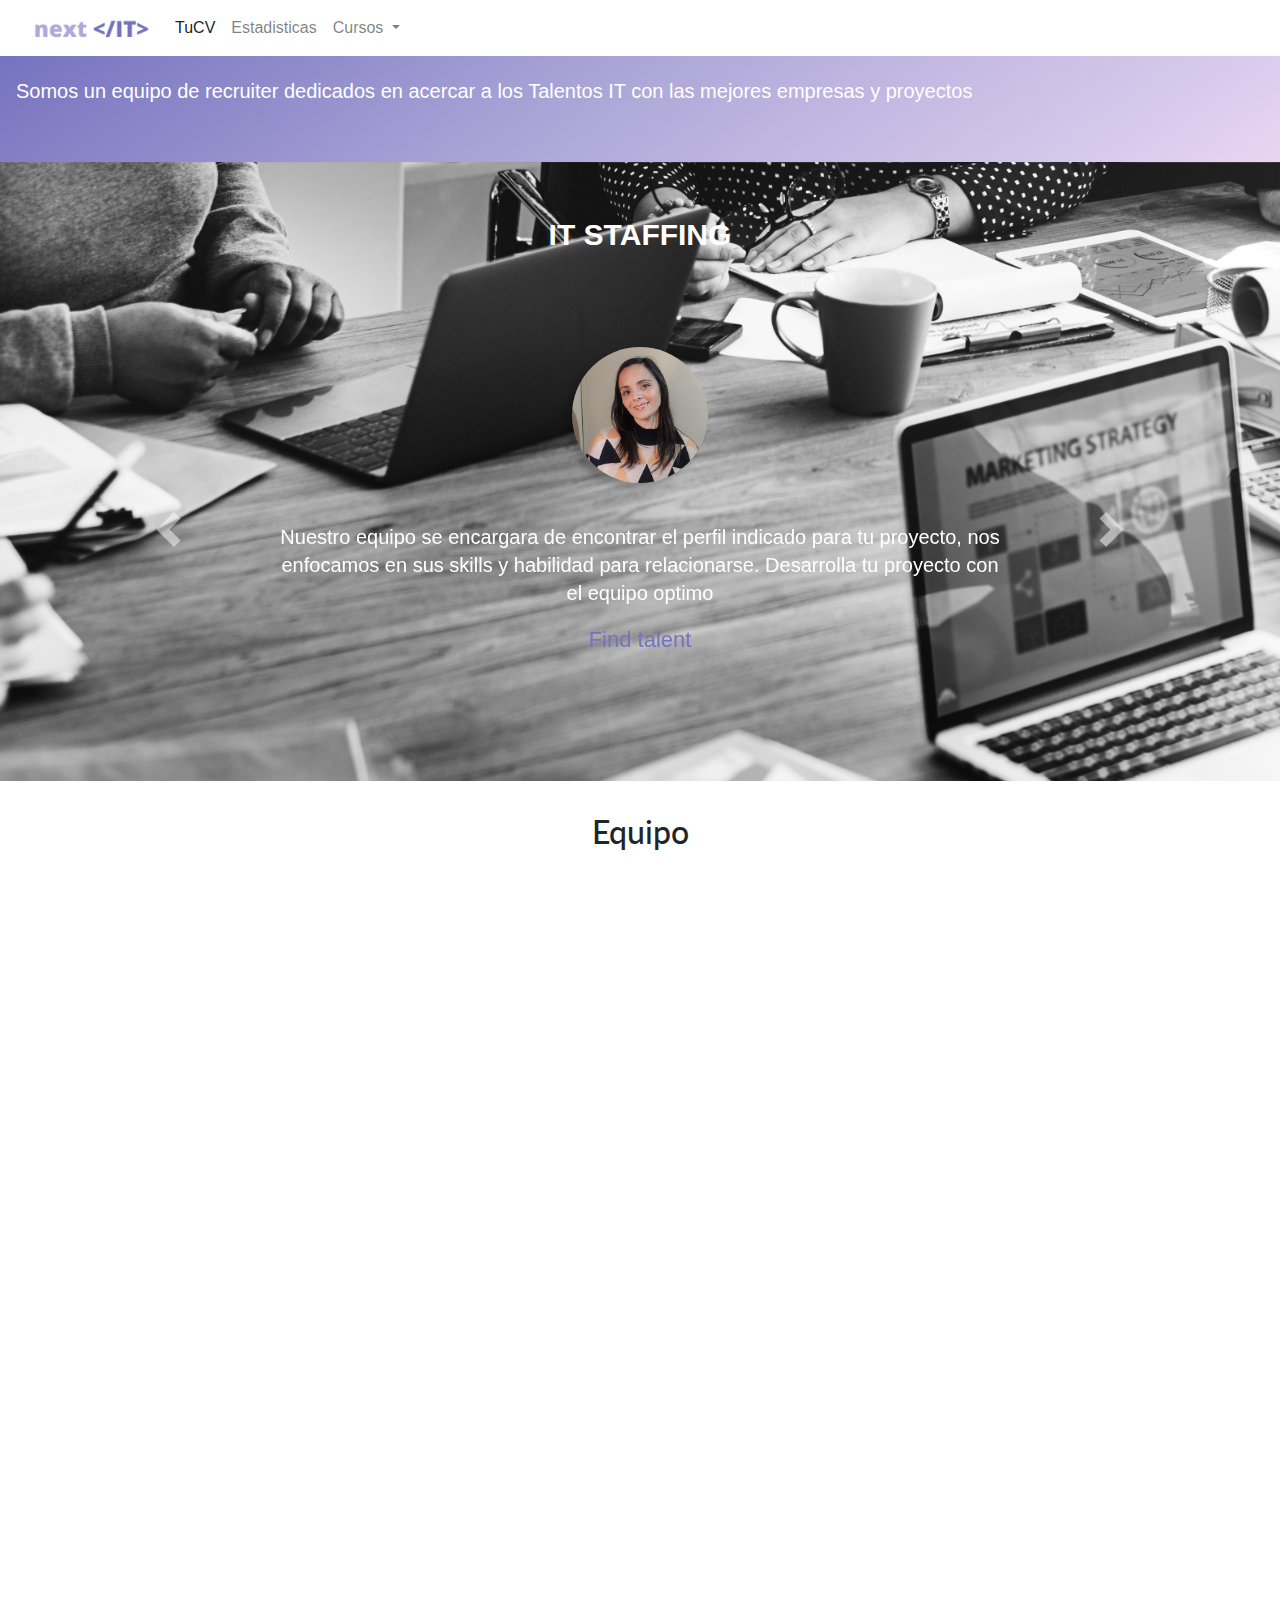
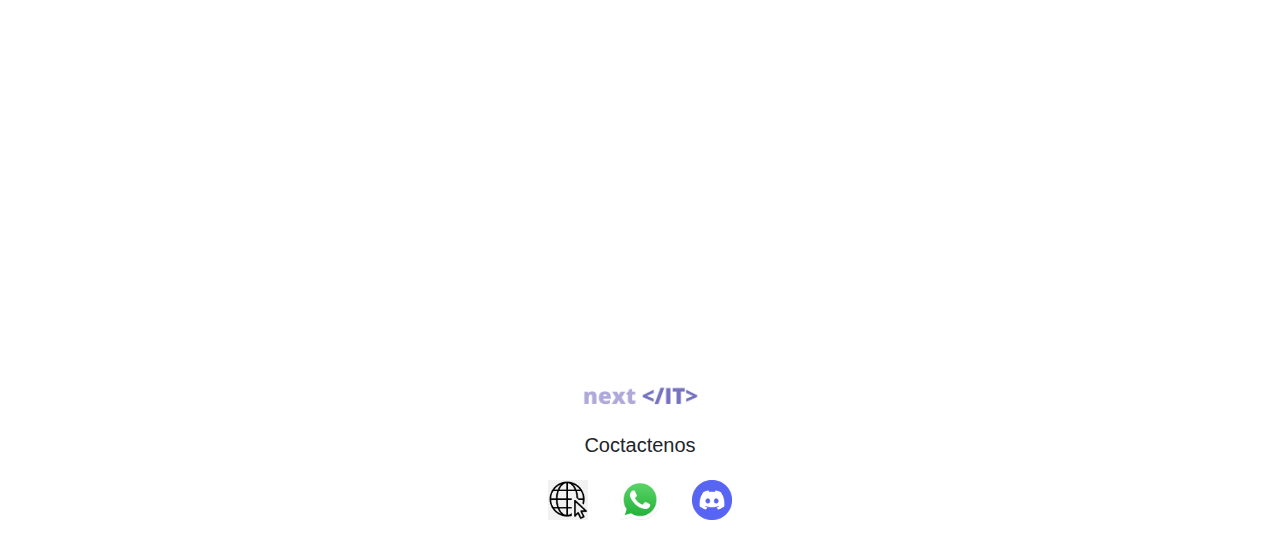
==== index.html @ 5a8e51d5 "1er commit Entrega Final" ====
<!DOCTYPE html>
<html lang="en">
<head>
    <meta charset="UTF-8">
    <meta http-equiv="X-UA-Compatible" content="IE=edge">
    <meta name="viewport" content="width=device-width, initial-scale=1.0">
    <!-- SEO -->
    <meta name="description" content="Trabajos IT busqueda Recruiting de talentos">
    <meta name="keywords" content="java developer, java jr, jr programacion, programacion sueldo en dolares, trabajo remoto, freelance">
    <title>Home|Next-IT</title>
    <link rel="shortcut icon" href="./Img/Fav.jpg">
    <link rel="stylesheet" href="./Css/main.css">
    <!-- Fonts -->
    <link rel="preconnect" href="https://fonts.gstatic.com" crossorigin>
    <link href="https://fonts.googleapis.com/css2?family=Cabin&display=swap" rel="stylesheet">
            <!-- Bootstrap core CSS -->
    <link href="../Css/bootstrap.min.css" rel="stylesheet">
        <!-- Link a Bootstrap -->
    <link href="https://cdn.jsdelivr.net/npm/bootstrap@5.1.3/dist/css/bootstrap.min.css" rel="stylesheet" integrity="sha384-1BmE4kWBq78iYhFldvKuhfTAU6auU8tT94WrHftjDbrCEXSU1oBoqyl2QvZ6jIW3" crossorigin="anonymous">
    <link rel="preconnect" href="https://fonts.gstatic.com" crossorigin>
    <link rel="stylesheet" href="https://maxcdn.bootstrapcdn.com/bootstrap/4.1.3/css/bootstrap.min.css">
    <!-- Animaciones Footer -->
    <link rel="stylesheet" href="https://cdnjs.cloudflare.com/ajax/libs/animate.css/4.1.1/animate.min.css"/>
    <link href="https://unpkg.com/aos@2.3.1/dist/aos.css" rel="stylesheet">
</head>

<body>
  
  <!-- Comienzo del encabezado -->
  <header class="header">
    <nav class="navbar navbar-expand-lg navbar-light">
      <div class="container-fluid">
        <a class="navbar-brand" href="./index.html">
          <img src="./Img/next IT.png" alt="talent IT">
        </a>
        <button class="navbar-toggler" type="button" data-bs-toggle="collapse" data-bs-target="#navbarNavDropdown" aria-controls="navbarNavDropdown" aria-expanded="false" aria-label="Toggle navigation">
          <span class="navbar-toggler-icon"></span>
        </button>
        <div class="collapse navbar-collapse" id="navbarNavDropdown">
          <ul class="navbar-nav">
            <li class="nav-item">
              <a class="nav-link active" aria-current="page" href="./Page/tucv.html">TuCV</a>
            </li>
            <li class="nav-item">
              <a class="nav-link" href="./Page/estadisticas.html">Estadisticas</a>
            </li>                  
            <li class="nav-item dropdown">
              <a class="nav-link dropdown-toggle" href="#" id="navbarDropdownMenuLink" role="button" data-bs-toggle="dropdown" aria-expanded="false">
                Cursos
              </a>
              <ul class="dropdown-menu" aria-labelledby="navbarDropdownMenuLink">
                <li><a class="dropdown-item" href="./Page/gratis.html">Gratis</a></li>
                <li><a class="dropdown-item" href="./Page/recomendados.html">Recomendados</a></li>                     
              </ul>
            </li>
          </ul>
        </div>
      </div>
    </nav>
  </header><!-- Fin del encabezado -->     

<!-- comienza el cuerpo de la pag -->
  <section>
    <div class="centro">
      <div class="nosotros">  
        <p>Somos un equipo de recruiter dedicados en acercar a los Talentos IT con las mejores empresas y proyectos</p>
      </div>    
      <div class="testimonial text-center">
        <div class="container">

            <div class="heading white-heading">
                it staffing
            </div>
            <div id="testimonial4" class="carousel slide testimonial4_indicators testimonial4_control_button thumb_scroll_x swipe_x" data-ride="carousel" data-pause="hover" data-interval="5000" data-duration="2000">
             
                <div class="carousel-inner" role="listbox">
                    <div class="carousel-item active">
                        <div class="testimonial4_slide">
                            <img src="./Img/Persona2.jfif" class="img-circle img-responsive" />
                            <p>Nuestro equipo se encargara de encontrar el perfil indicado para tu proyecto, nos enfocamos en sus skills y habilidad para relacionarse. Desarrolla tu proyecto con el equipo optimo</p>
                            <h4 href="./Page/solution.html" type="button" target="_blank" class="animate__animated animate__heartBeat animate__delay-1s">Find talent</h4>
                        </div>
                    </div>
                    <div class="carousel-item">
                        <div class="testimonial4_slide">
                            <img src="./Img/Persona1.jfif" class="img-circle img-responsive" /><p>Tenemos las mejores busquedas para que puedas desarrollarte, te ayudamos a mejorar tus habilidades, Cv y linkedin. Preparate para entrevistas internacionales y encuentra tu próximo empleo</p>
                            <h4 href="./Page/found.html" type="button" target="_blank" class="animate__animated animate__heartBeat animate__delay-1s">Find work</h4>
                        </div>
                    </div>
                </div>
                <a class="carousel-control-prev" href="#testimonial4" data-slide="prev">
                    <span class="carousel-control-prev-icon"></span>
                </a>
                <a class="carousel-control-next" href="#testimonial4" data-slide="next">
                    <span class="carousel-control-next-icon"></span>
                </a>
            </div>
        </div>
      </div>
    </div>
  </section>
<!-- Cards del equipo -->
<section class="cards">
  <h2>Equipo</h2>
  <div data-aos="flip-left">
    <div class="sobre__mi">
      <div class="sobre__mi__body">
        <p>I am a Recruiting & Talent Acquisition Professional, passionate about working with people, contributing to their development and helping companies find the best talent</p>
        <i class="fas fa-quote-right"></i>
      </div>
      <div class="recruiter">
        <img src="./Img/Persona2.jfif" alt="recruiter"/>
        <h3>Daniela Arrascaeta</h3>
        <a href="https://www.linkedin.com/in/daniela-arrascaeta/" type="button" target="_blank">
          <h4>Go Linkedin</h4>
        </a>
      </div>
    </div>
  </div>
  <div data-aos="flip-right">
    <div class="sobre__mi">
      <div class="sobre__mi__body">
        <p>I am a counselor, passionate about enhancing people's skills, contributing to their development and helping them find their dream job</p>
        <i class="fas fa__quote__right"></i>
      </div>
      <div class="recruiter">
        <img src="./Img/Persona1.jfif" alt="recruiter" />
        <h3>Estefanía Focaraccio</h3>
        <a href="https://www.linkedin.com/in/estefania-focaraccio-70a73333/" type="button" target="_blank">
         <h4>Go Linkedin</h4>
        </a>
      </div>
    </div>
  </div>
</section>
<!-- Fin de tarjetas de Equipo -->
<!-- fin del cuerpo de la página -->
 
<footer class="footer"><!-- Comienzo del pie de página -->
  <div class="footer__logo">
      <img src="./Img/next IT.png" alt="talent IT">
  </div>
   
  <section class="footer__contacto">
    <div>
      <h5>Coctactenos<h5>
    </div>  
    <div>
      <a class="animate__animated animate__heartBeat" href=".//Page/contactenos.html"></a>
      <a href="https://api.whatsapp.com/send?phone=5491134408993"></a><!-- whatsapp -->
      <a href="Anenro#4282"></a>
    </div>
  </section>
</footer><!-- Fin de pie -->
<!-- JavaScrip para Bootstrap -->
<script src="https://cdn.jsdelivr.net/npm/bootstrap@5.1.3/dist/js/bootstrap.bundle.min.js" integrity="sha384-ka7Sk0Gln4gmtz2MlQnikT1wXgYsOg+OMhuP+IlRH9sENBO0LRn5q+8nbTov4+1p" crossorigin="anonymous"></script>
<!-- JS carousel -->
<script src="https://ajax.googleapis.com/ajax/libs/jquery/3.3.1/jquery.min.js"></script>
<script src="https://maxcdn.bootstrapcdn.com/bootstrap/4.1.3/js/bootstrap.min.js"></script>
<!-- JS animaciones -->
<script src="https://unpkg.com/aos@2.3.1/dist/aos.js"></script>
<script>
  AOS.init();
</script>
</body>
</html>
---- Css/main.css ----
@import url("https://fonts.googleapis.com/css?family=Lato");
* {
  margin: 0;
  padding: 0;
  -webkit-box-sizing: 0;
          box-sizing: 0;
}

.footer .footer__contacto a:nth-child(1), .footer .footer__contacto a:nth-child(2), .footer .footer__contacto a:nth-child(3) {
  background-size: contain;
  background-repeat: no-repeat;
  padding: 1.25rem;
  margin: 1rem;
}

.footer, .footer .footer__contacto {
  display: -webkit-box;
  display: -ms-flexbox;
  display: flex;
  -webkit-box-orient: vertical;
  -webkit-box-direction: normal;
      -ms-flex-direction: column;
          flex-direction: column;
  -webkit-box-align: center;
      -ms-flex-align: center;
          align-items: center;
}

/* Seguir Mixin a los botones del formulario */
.boton {
  width: 200px;
  height: 45px;
  background-color: #7573BF;
  border: 1px solid #7573BF;
  border-radius: 1.25rem;
  text-align: center;
  color: #ffff;
  margin: 5px;
  font-family: "Cabin", sans-serif;
  font-size: 1.25rem;
  text-decoration: none;
  vertical-align: middle;
  padding: 0.375rem 0.75rem;
}

.nosotros {
  background: linear-gradient(325deg, #e7d5f2 0%, #afa9d9 52%, #7573bf 100%);
  color: #ffff;
  padding: 1.25rem 1rem 2.5rem;
  font-size: 1.25rem;
}

img {
  width: 7.5rem;
}

.footer .footer__logo {
  padding: 1rem;
}

.footer div h5 {
  padding: 0.5rem;
}

.footer .footer__contacto a:nth-child(1) {
  background-image: url(../Img/Web-logo.png);
}

.footer .footer__contacto a:nth-child(2) {
  background-image: url(../Img/whatsapp-logo.png);
}

.footer .footer__contacto a:nth-child(3) {
  background-image: url(../Img/Discord.png);
}

/* comienzo de carousel */
.heading {
  text-align: center;
  color: #454343;
  font-size: 30px;
  font-weight: 700;
  position: relative;
  margin-bottom: 70px;
  text-transform: uppercase;
  z-index: 999;
}

.white-heading {
  color: #ffffff;
}

.heading:after {
  content: ' ';
  position: absolute;
  top: 100%;
  left: 50%;
  height: 40px;
  width: 180px;
  border-radius: 4px;
  -webkit-transform: translateX(-50%);
          transform: translateX(-50%);
  background: url(img/heading-line.png);
  background-repeat: no-repeat;
  background-position: center;
}

.white-heading:after {
  background: url(https://i.ibb.co/d7tSD1R/heading-line-white.png);
  background-repeat: no-repeat;
  background-position: center;
}

.heading span {
  font-size: 18px;
  display: block;
  font-weight: 500;
}

.white-heading span {
  color: #ffffff;
}

/*-----Testimonial-------*/
.testimonial:after {
  position: absolute;
  top: -0 !important;
  left: 0;
  content: " ";
  background: url(img/testimonial.bg-top.png);
  background-size: 100% 100px;
  width: 100%;
  height: 100px;
  float: left;
  z-index: 99;
}

.testimonial {
  min-height: 375px;
  position: relative;
  background: url(../Img/fondocarrusel.jpg);
  padding-top: 50px;
  padding-bottom: 50px;
  background-position: center;
  background-size: cover;
}

#testimonial4 .carousel-inner:hover {
  cursor: -webkit-grab;
}

#testimonial4 .carousel-inner:active {
  cursor: -webkit-grabbing;
}

#testimonial4 .carousel-inner .item {
  overflow: hidden;
}

.testimonial4_indicators .carousel-indicators {
  left: 0;
  margin: 0;
  width: 100%;
  font-size: 0;
  height: 20px;
  bottom: 15px;
  padding: 0 5px;
  cursor: e-resize;
  overflow-x: auto;
  overflow-y: hidden;
  position: absolute;
  text-align: center;
  white-space: nowrap;
}

.testimonial4_indicators .carousel-indicators li {
  padding: 0;
  width: 14px;
  height: 14px;
  border: none;
  text-indent: 0;
  margin: 2px 3px;
  cursor: pointer;
  display: inline-block;
  background: #ffffff;
  border-radius: 100%;
}

.testimonial4_indicators .carousel-indicators .active {
  padding: 0;
  width: 14px;
  height: 14px;
  border: none;
  margin: 2px 3px;
  background-color: #9dd3af;
  border-radius: 100%;
}

.testimonial4_indicators .carousel-indicators::-webkit-scrollbar {
  height: 3px;
}

.testimonial4_indicators .carousel-indicators::-webkit-scrollbar-thumb {
  background: #eeeeee;
  border-radius: 0;
}

.testimonial4_control_button .carousel-control {
  top: 175px;
  opacity: 1;
  width: 40px;
  bottom: auto;
  height: 40px;
  font-size: 10px;
  cursor: pointer;
  font-weight: 700;
  overflow: hidden;
  line-height: 38px;
  text-shadow: none;
  text-align: center;
  position: absolute;
  background: transparent;
  border: 2px solid #ffffff;
  text-transform: uppercase;
  border-radius: 100%;
  -webkit-box-shadow: none;
  box-shadow: none;
  -webkit-transition: all 0.6s cubic-bezier(0.3, 1, 0, 1);
  transition: all 0.6s cubic-bezier(0.3, 1, 0, 1);
}

.testimonial4_control_button .carousel-control.left {
  left: 7%;
  top: 50%;
  right: auto;
}

.testimonial4_control_button .carousel-control.right {
  right: 7%;
  top: 50%;
  left: auto;
}

.testimonial4_control_button .carousel-control.left:hover,
.testimonial4_control_button .carousel-control.right:hover {
  color: #000;
  background: #fff;
  border: 2px solid #fff;
}

.testimonial4_slide {
  top: 0;
  left: 0;
  right: 0;
  bottom: 0;
  width: 70%;
  margin: auto;
  padding: 20px;
  position: relative;
  text-align: center;
}

.testimonial4_slide img {
  top: 0;
  left: 0;
  right: 0;
  width: 136px;
  height: 136px;
  margin: auto;
  display: block;
  color: #f2f2f2;
  font-size: 18px;
  line-height: 46px;
  text-align: center;
  position: relative;
  border-radius: 50%;
  box-shadow: -6px 6px 6px rgba(0, 0, 0, 0.23);
  -moz-box-shadow: -6px 6px 6px rgba(0, 0, 0, 0.23);
  -o-box-shadow: -6px 6px 6px rgba(0, 0, 0, 0.23);
  -webkit-box-shadow: -6px 6px 6px rgba(0, 0, 0, 0.23);
}

.testimonial4_slide p {
  color: #ffffff;
  font-size: 20px;
  line-height: 1.4;
  margin: 40px 0 20px 0;
}

.testimonial4_slide h4 {
  color: #7573BF;
  font-size: 22px;
}

.testimonial .carousel {
  padding-bottom: 50px;
}

.testimonial .carousel-control-next-icon, .testimonial .carousel-control-prev-icon {
  width: 35px;
  height: 35px;
}

/* ------Cierre de caruosel-------*/
.cards {
  margin-top: 2rem;
  font-family: 'Lato', sans-serif;
  display: -webkit-box;
  display: -ms-flexbox;
  display: flex;
  -webkit-box-orient: vertical;
  -webkit-box-direction: normal;
      -ms-flex-direction: column;
          flex-direction: column;
  -webkit-box-align: center;
      -ms-flex-align: center;
          align-items: center;
  gap: 1rem;
}

.sobre__mi {
  background-color: #fff;
  border-radius: 20px;
  -webkit-box-shadow: 0 10px 20px rgba(0, 0, 0, 0.19), 0 6px 6px rgba(0, 0, 0, 0.23);
          box-shadow: 0 10px 20px rgba(0, 0, 0, 0.19), 0 6px 6px rgba(0, 0, 0, 0.23);
  overflow: hidden;
  max-width: 100%;
  width: 400px;
}

.sobre__mi .sobre__mi__body {
  padding: 40px 40px 80px;
}

.sobre__mi .sobre__mi__body p {
  color: #555;
  font-size: 20px;
  line-height: 36px;
  margin: 0;
}

.sobre__mi .sobre__mi__body .fa__quote__right {
  color: #eee;
  font-size: 40px;
  float: right;
}

.recruiter {
  background-color: #686de0;
  color: #fff;
  padding: 40px;
  text-align: center;
}

.recruiter img {
  border-radius: 50%;
  border: 5px solid #fff;
  height: 120px;
  width: 120px;
  margin-top: -100px;
}

.recruiter h3 {
  margin: 10px 0;
  letter-spacing: 2px;
  text-transform: uppercase;
}

.recruiter h4 {
  color: #b3b5ef;
  margin: 0;
  letter-spacing: 1px;
}
/*# sourceMappingURL=main.css.map */
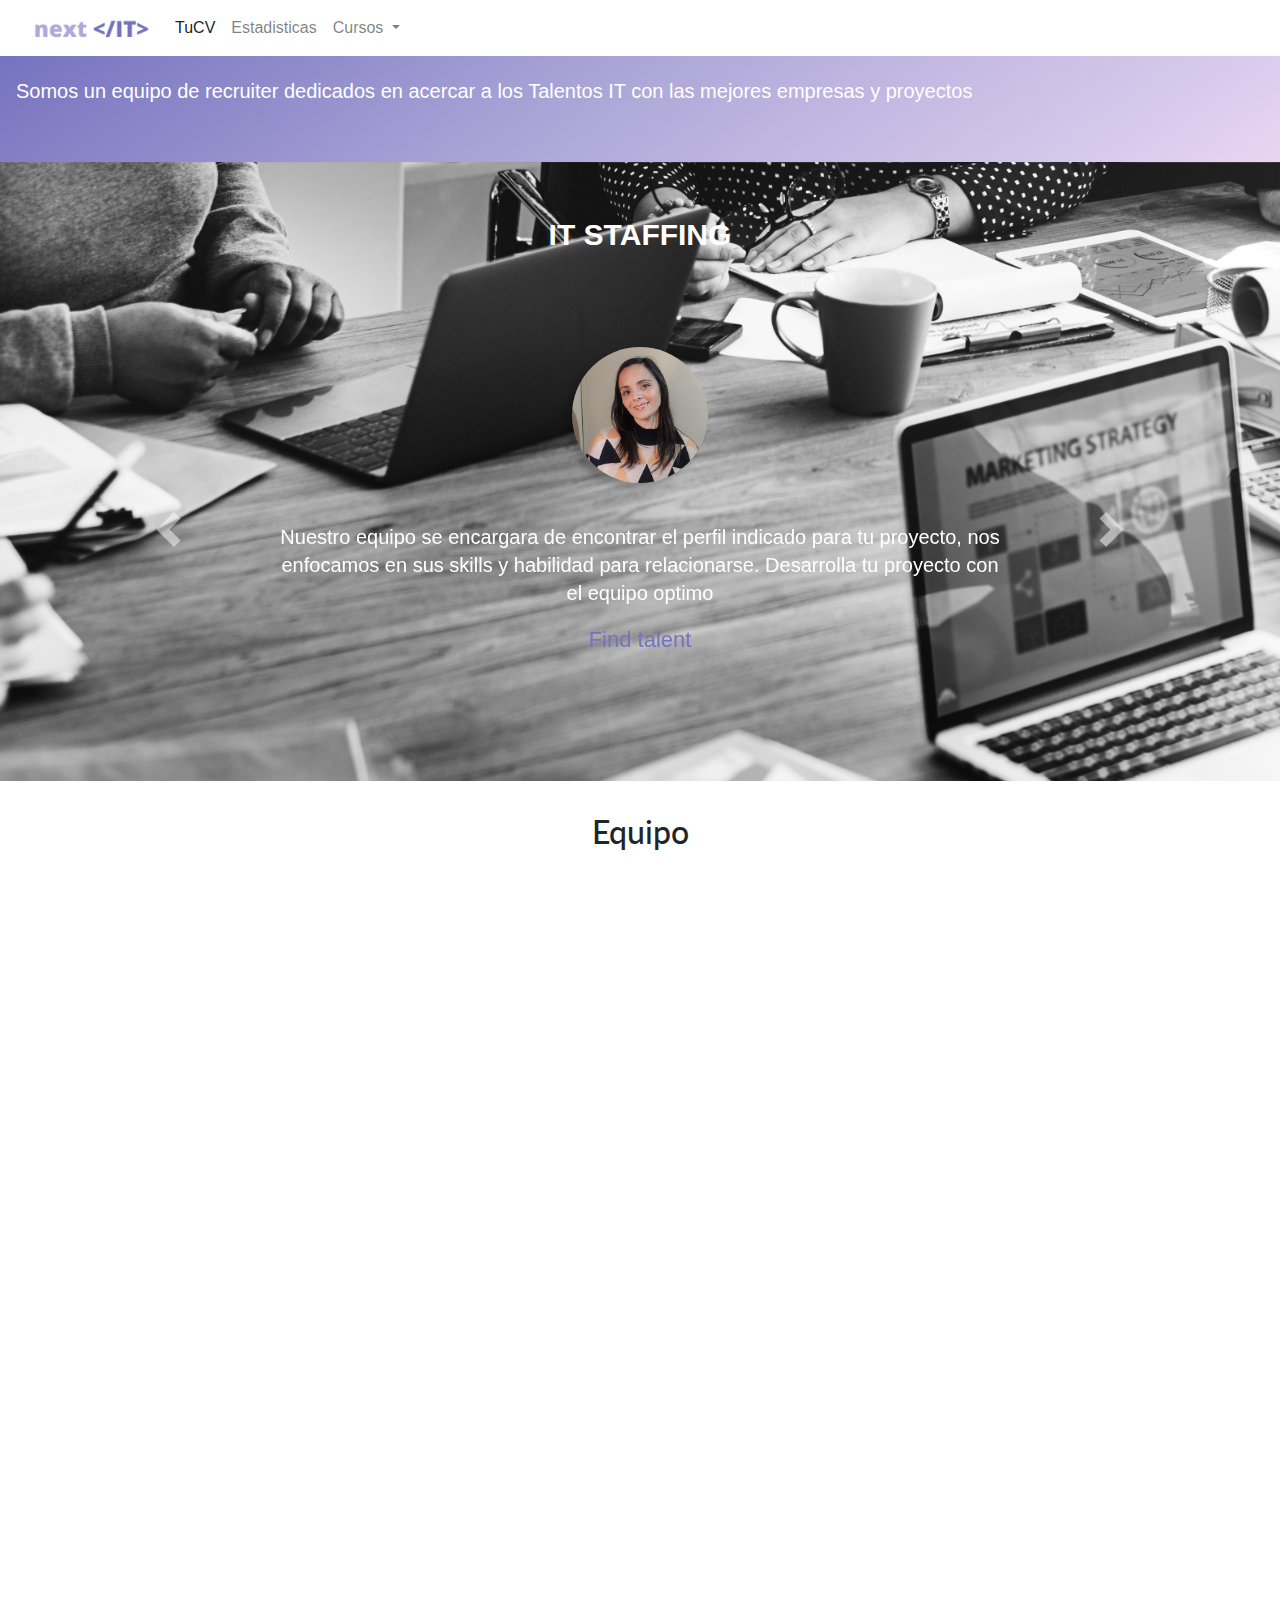
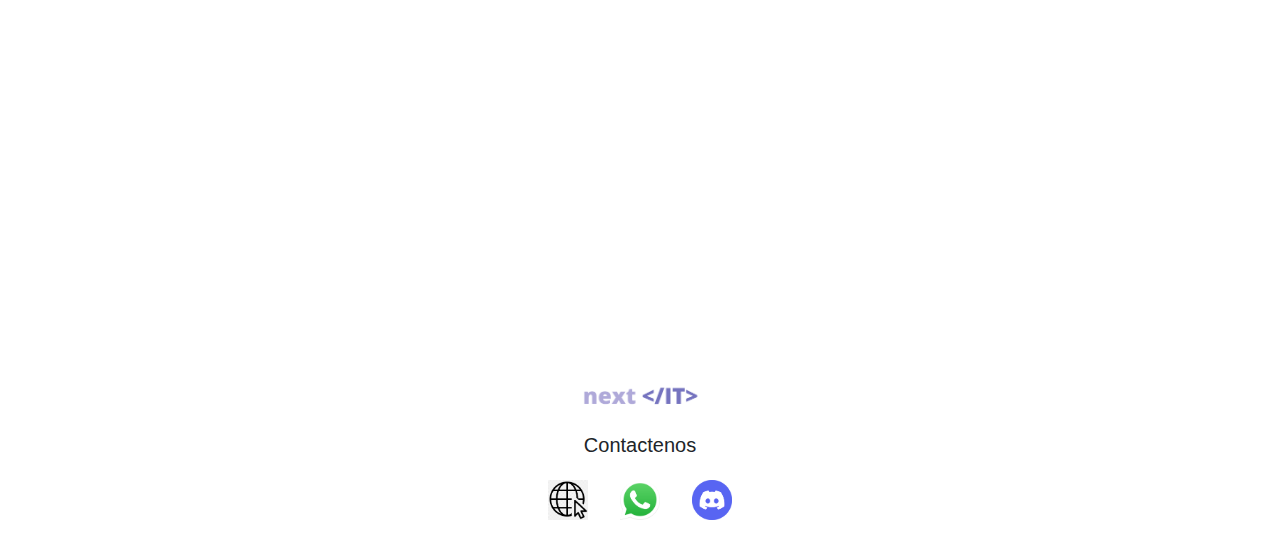
==== commit 27a4986e: "Arreglos de ortografía y enlaces" ====
--- a/index.html
+++ b/index.html
@@ -78,13 +78,17 @@
                         <div class="testimonial4_slide">
                             <img src="./Img/Persona2.jfif" class="img-circle img-responsive" />
                             <p>Nuestro equipo se encargara de encontrar el perfil indicado para tu proyecto, nos enfocamos en sus skills y habilidad para relacionarse. Desarrolla tu proyecto con el equipo optimo</p>
-                            <h4 href="./Page/solution.html" type="button" target="_blank" class="animate__animated animate__heartBeat animate__delay-1s">Find talent</h4>
+                            <a href="./Page/solution.html" type="button" >
+                              <h4 class="animate__animated animate__heartBeat animate__delay-1s">Find talent</h4>
+                            </a>
                         </div>
                     </div>
                     <div class="carousel-item">
                         <div class="testimonial4_slide">
                             <img src="./Img/Persona1.jfif" class="img-circle img-responsive" /><p>Tenemos las mejores busquedas para que puedas desarrollarte, te ayudamos a mejorar tus habilidades, Cv y linkedin. Preparate para entrevistas internacionales y encuentra tu próximo empleo</p>
-                            <h4 href="./Page/found.html" type="button" target="_blank" class="animate__animated animate__heartBeat animate__delay-1s">Find work</h4>
+                            <a href="./Page/found.html" >
+                              <h4 class="animate__animated animate__heartBeat animate__delay-1s">Find work</h4>
+                            </a>
                         </div>
                     </div>
                 </div>
@@ -143,7 +147,7 @@
    
   <section class="footer__contacto">
     <div>
-      <h5>Coctactenos<h5>
+      <h5>Contactenos<h5>
     </div>  
     <div>
       <a class="animate__animated animate__heartBeat" href=".//Page/contactenos.html"></a>
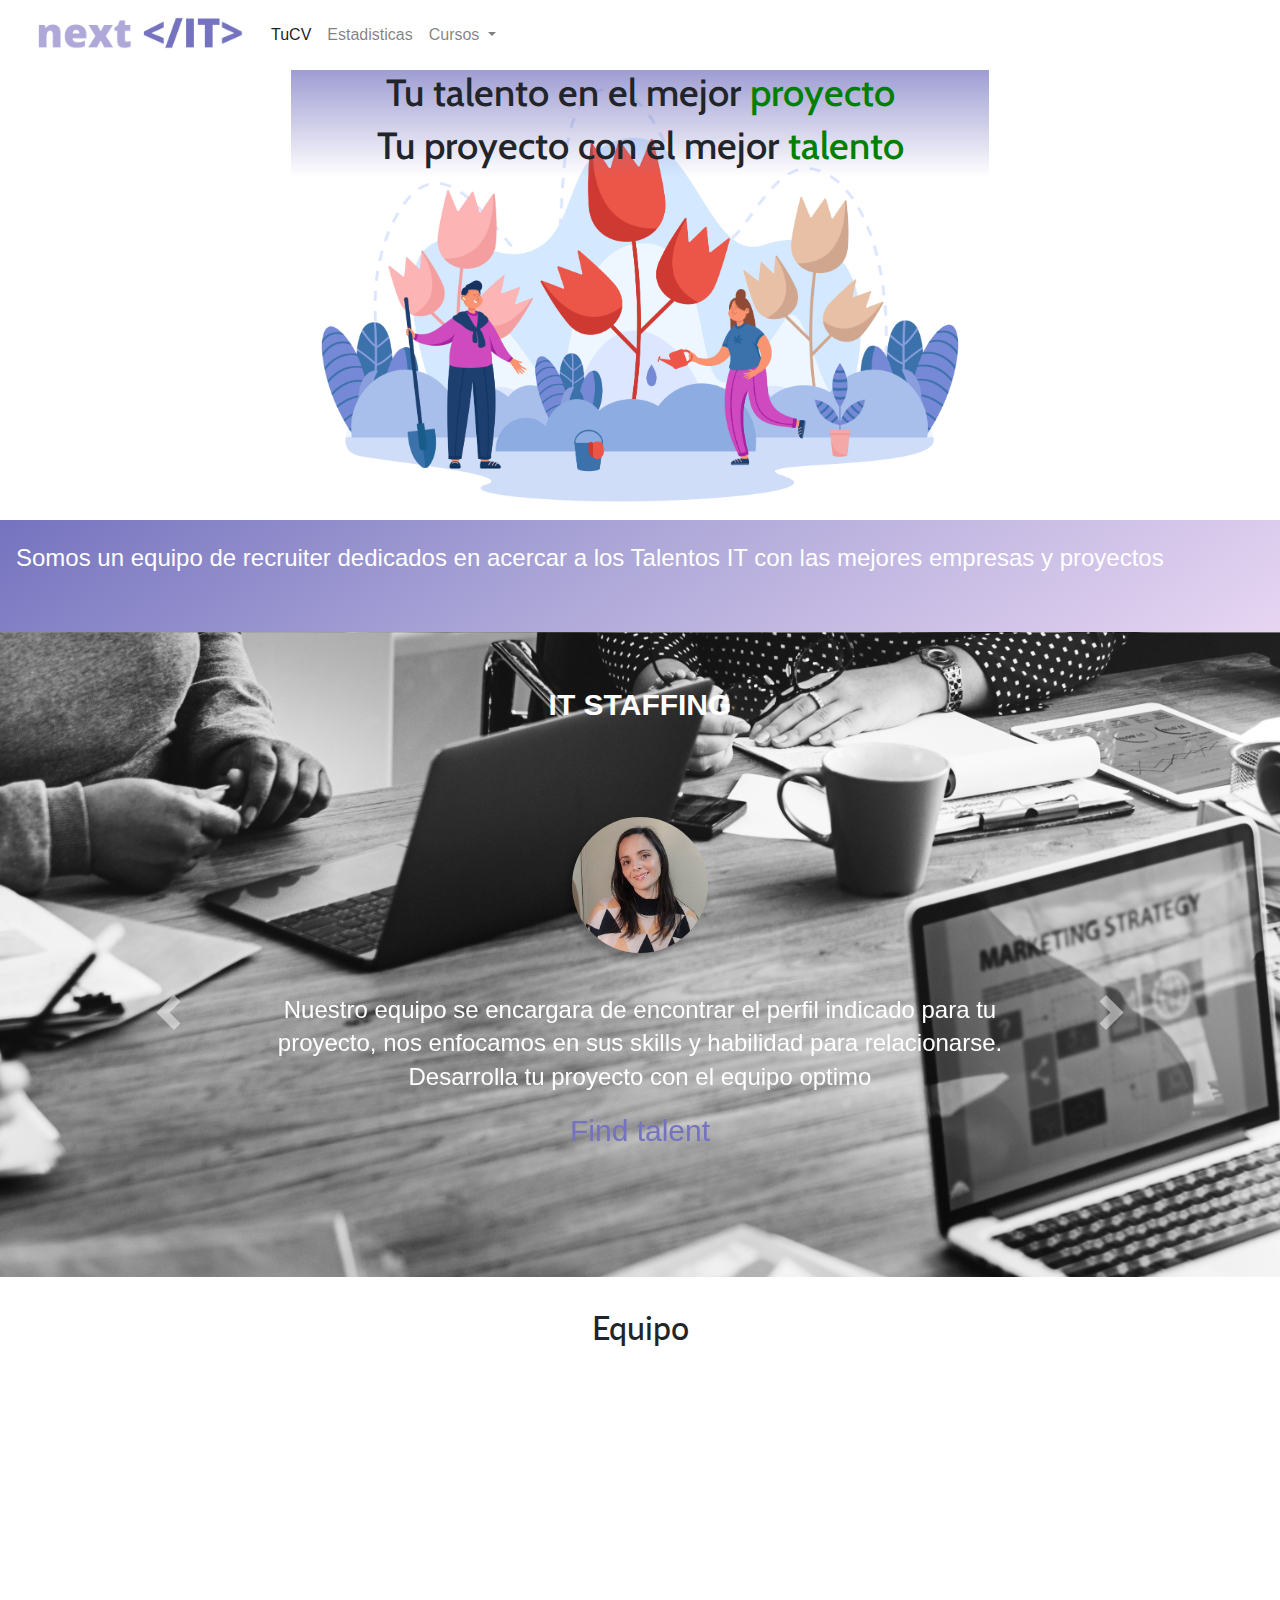
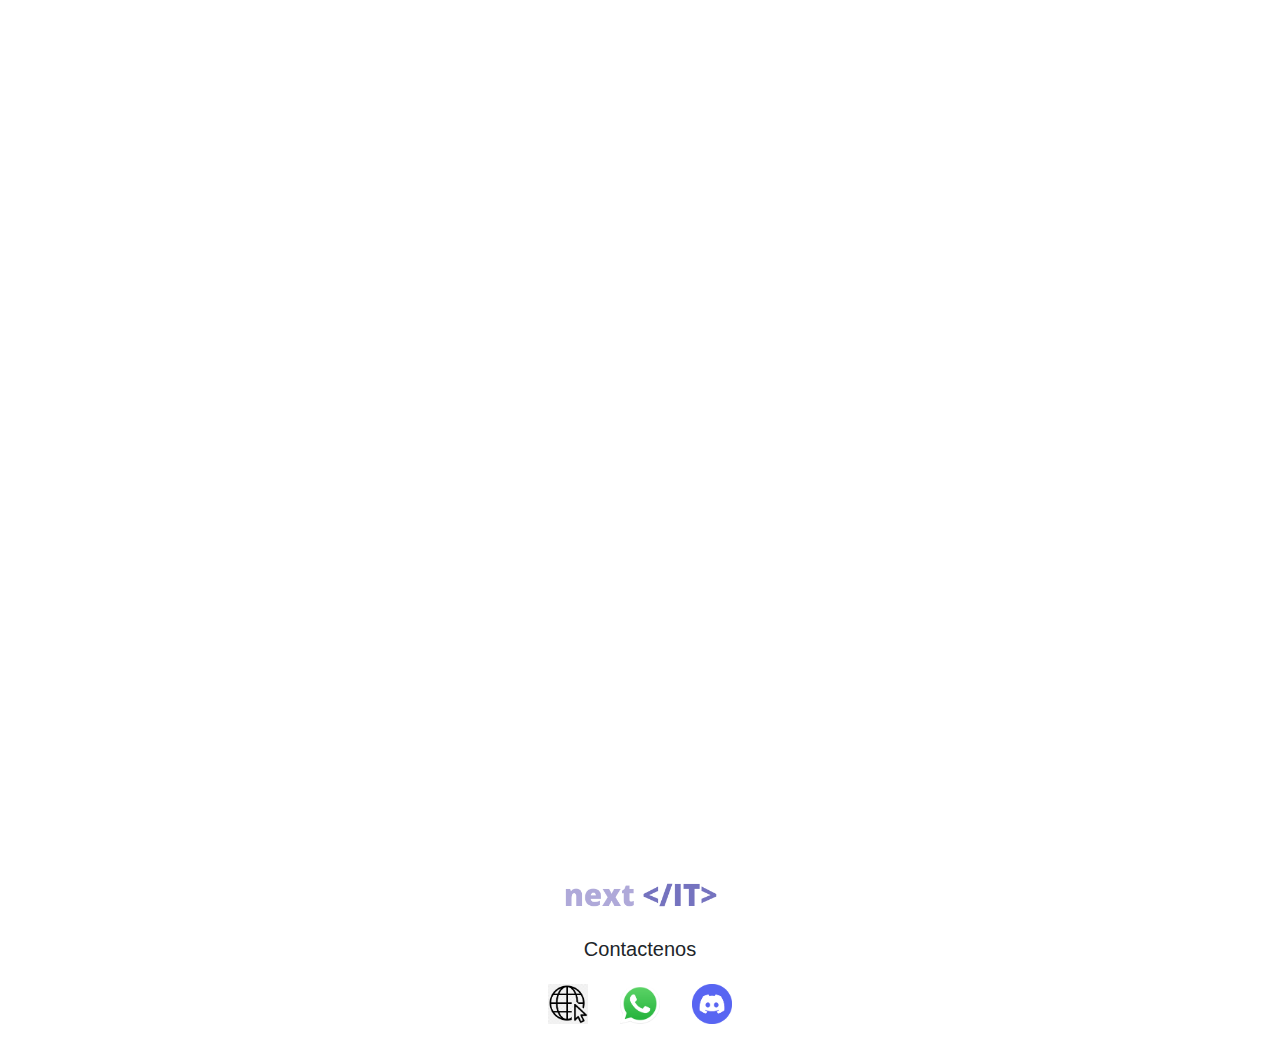
==== commit 15712713: "Home Mobile First Finish" ====
--- a/index.html
+++ b/index.html
@@ -31,7 +31,7 @@
     <nav class="navbar navbar-expand-lg navbar-light">
       <div class="container-fluid">
         <a class="navbar-brand" href="./index.html">
-          <img src="./Img/next IT.png" alt="talent IT">
+          <img class="header__logo" src="./Img/next IT.png" alt="talent IT">
         </a>
         <button class="navbar-toggler" type="button" data-bs-toggle="collapse" data-bs-target="#navbarNavDropdown" aria-controls="navbarNavDropdown" aria-expanded="false" aria-label="Toggle navigation">
           <span class="navbar-toggler-icon"></span>
@@ -58,48 +58,64 @@
       </div>
     </nav>
   </header><!-- Fin del encabezado -->     
-
-<!-- comienza el cuerpo de la pag -->
+  
+  <!-- comienza el cuerpo de la pag -->
+  <main class="deseo">
+    <div class="img__entrada">
+      <img src="./Img/tufuturo.jpg" alt="developer">
+      <div class="texto__entrada">
+        <h2>Tu talento en el mejor
+          <span>proyecto</span>
+        </h2>
+        <h2>Tu proyecto con el mejor
+          <span>talento</span>
+        </h2>      
+      </div>
+    </div>
+  </main>
   <section>
     <div class="centro">
       <div class="nosotros">  
         <p>Somos un equipo de recruiter dedicados en acercar a los Talentos IT con las mejores empresas y proyectos</p>
       </div>    
-      <div class="testimonial text-center">
-        <div class="container">
+      <div class="centro__oculto">
+        <img src="./Img/10172.jpg" alt="busqueda de programadores">
+      </div>
+    </div>
+    <div class="testimonial text-center">
+      <div class="container">
 
-            <div class="heading white-heading">
-                it staffing
-            </div>
-            <div id="testimonial4" class="carousel slide testimonial4_indicators testimonial4_control_button thumb_scroll_x swipe_x" data-ride="carousel" data-pause="hover" data-interval="5000" data-duration="2000">
-             
-                <div class="carousel-inner" role="listbox">
-                    <div class="carousel-item active">
-                        <div class="testimonial4_slide">
-                            <img src="./Img/Persona2.jfif" class="img-circle img-responsive" />
-                            <p>Nuestro equipo se encargara de encontrar el perfil indicado para tu proyecto, nos enfocamos en sus skills y habilidad para relacionarse. Desarrolla tu proyecto con el equipo optimo</p>
-                            <a href="./Page/solution.html" type="button" >
-                              <h4 class="animate__animated animate__heartBeat animate__delay-1s">Find talent</h4>
-                            </a>
-                        </div>
-                    </div>
-                    <div class="carousel-item">
-                        <div class="testimonial4_slide">
-                            <img src="./Img/Persona1.jfif" class="img-circle img-responsive" /><p>Tenemos las mejores busquedas para que puedas desarrollarte, te ayudamos a mejorar tus habilidades, Cv y linkedin. Preparate para entrevistas internacionales y encuentra tu próximo empleo</p>
-                            <a href="./Page/found.html" >
-                              <h4 class="animate__animated animate__heartBeat animate__delay-1s">Find work</h4>
-                            </a>
-                        </div>
-                    </div>
-                </div>
-                <a class="carousel-control-prev" href="#testimonial4" data-slide="prev">
-                    <span class="carousel-control-prev-icon"></span>
-                </a>
-                <a class="carousel-control-next" href="#testimonial4" data-slide="next">
-                    <span class="carousel-control-next-icon"></span>
-                </a>
-            </div>
-        </div>
+          <div class="heading white-heading">
+              it staffing
+          </div>
+          <div id="testimonial4" class="carousel slide testimonial4_indicators testimonial4_control_button thumb_scroll_x swipe_x" data-ride="carousel" data-pause="hover" data-interval="5000" data-duration="2000">
+            
+              <div class="carousel-inner" role="listbox">
+                  <div class="carousel-item active">
+                      <div class="testimonial4_slide">
+                          <img src="./Img/Persona2.jfif" class="img-circle img-responsive" />
+                          <p>Nuestro equipo se encargara de encontrar el perfil indicado para tu proyecto, nos enfocamos en sus skills y habilidad para relacionarse. Desarrolla tu proyecto con el equipo optimo</p>
+                          <a href="./Page/solution.html" type="button" >
+                            <h4 class="animate__animated animate__heartBeat animate__delay-1s">Find talent</h4>
+                          </a>
+                      </div>
+                  </div>
+                  <div class="carousel-item">
+                      <div class="testimonial4_slide">
+                          <img src="./Img/Persona1.jfif" class="img-circle img-responsive" /><p>Tenemos las mejores busquedas para que puedas desarrollarte, te ayudamos a mejorar tus habilidades, Cv y linkedin. Preparate para entrevistas internacionales y encuentra tu próximo empleo</p>
+                          <a href="./Page/found.html" >
+                            <h4 class="animate__animated animate__heartBeat animate__delay-1s">Find work</h4>
+                          </a>
+                      </div>
+                  </div>
+              </div>
+              <a class="carousel-control-prev" href="#testimonial4" data-slide="prev">
+                  <span class="carousel-control-prev-icon"></span>
+              </a>
+              <a class="carousel-control-next" href="#testimonial4" data-slide="next">
+                  <span class="carousel-control-next-icon"></span>
+              </a>
+          </div>
       </div>
     </div>
   </section>
--- a/Css/main.css
+++ b/Css/main.css
@@ -27,6 +27,48 @@
 }
 
 /* Seguir Mixin a los botones del formulario */
+.deseo {
+  -webkit-box-align: center;
+      -ms-flex-align: center;
+          align-items: center;
+  position: relative;
+  display: -webkit-box;
+  display: -ms-flexbox;
+  display: flex;
+  -ms-flex-pack: distribute;
+      justify-content: space-around;
+}
+
+.deseo img {
+  max-width: 100vw;
+  max-height: 50vh;
+}
+
+.deseo .img__entrada {
+  position: relative;
+  display: inline-block;
+  text-align: center;
+}
+
+.deseo .img__entrada .texto__entrada {
+  position: absolute;
+  top: 0%;
+  right: 0%;
+  left: 0%;
+  background: -webkit-gradient(linear, left top, left bottom, from(rgba(117, 115, 191, 0.7)), to(rgba(0, 0, 0, 0)));
+  background: linear-gradient(180deg, rgba(117, 115, 191, 0.7) 0%, rgba(0, 0, 0, 0) 100%);
+}
+
+.deseo .img__entrada .texto__entrada h2 {
+  font-size: 38px;
+  /* mediaQ 42px */
+  font-family: "Cabin", sans-serif;
+}
+
+.deseo .img__entrada .texto__entrada h2 span {
+  color: green;
+}
+
 .boton {
   width: 200px;
   height: 45px;
@@ -37,25 +79,33 @@
   color: #ffff;
   margin: 5px;
   font-family: "Cabin", sans-serif;
-  font-size: 1.25rem;
+  font-size: 1.5rem;
   text-decoration: none;
   vertical-align: middle;
   padding: 0.375rem 0.75rem;
 }
 
-.nosotros {
+.centro .nosotros {
   background: linear-gradient(325deg, #e7d5f2 0%, #afa9d9 52%, #7573bf 100%);
   color: #ffff;
   padding: 1.25rem 1rem 2.5rem;
-  font-size: 1.25rem;
-}
-
-img {
-  width: 7.5rem;
+  font-size: 1.5rem;
+}
+
+.centro__oculto {
+  display: none;
+}
+
+.header__logo {
+  width: 13.5rem;
 }
 
 .footer .footer__logo {
   padding: 1rem;
+}
+
+.footer .footer__logo img {
+  width: 10rem;
 }
 
 .footer div h5 {
@@ -282,14 +332,14 @@
 
 .testimonial4_slide p {
   color: #ffffff;
-  font-size: 20px;
+  font-size: 24px;
   line-height: 1.4;
   margin: 40px 0 20px 0;
 }
 
 .testimonial4_slide h4 {
   color: #7573BF;
-  font-size: 22px;
+  font-size: 30px;
 }
 
 .testimonial .carousel {
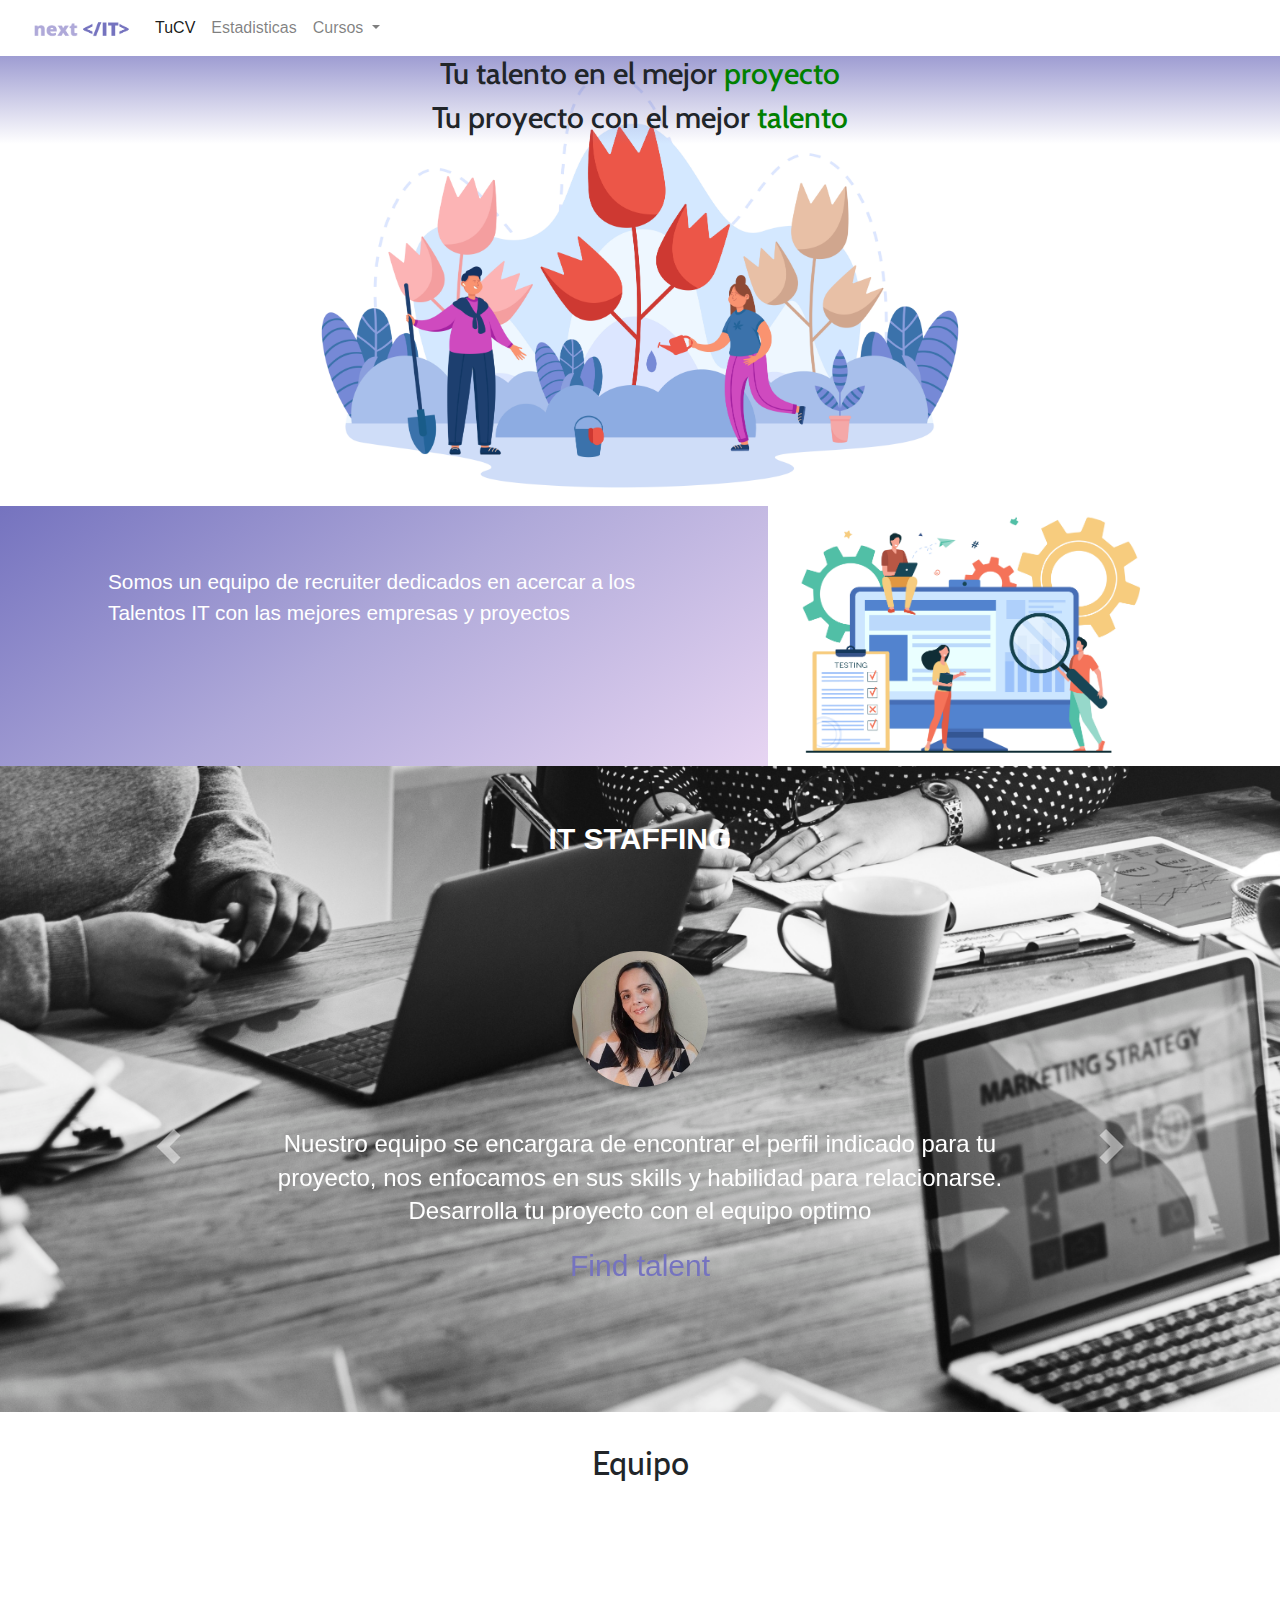
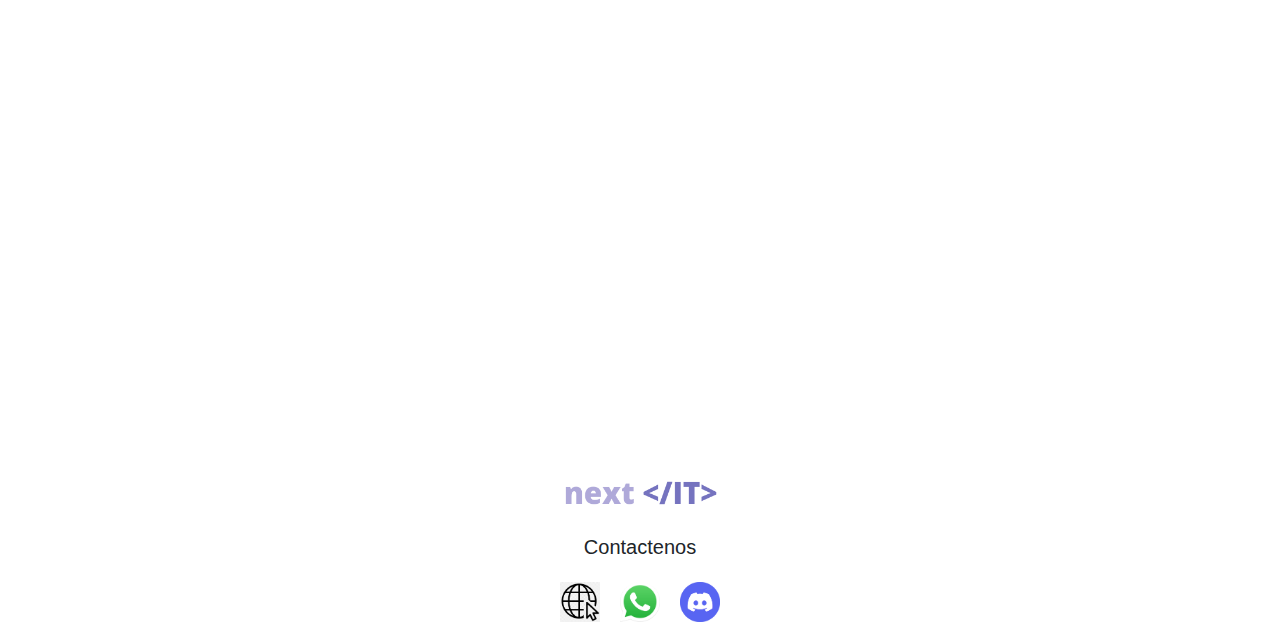
==== commit c30d181f: "Home finalizado con mediaQ" ====
--- a/index.html
+++ b/index.html
@@ -73,15 +73,19 @@
       </div>
     </div>
   </main>
-  <section>
+  <section class="us">
     <div class="centro">
       <div class="nosotros">  
         <p>Somos un equipo de recruiter dedicados en acercar a los Talentos IT con las mejores empresas y proyectos</p>
       </div>    
       <div class="centro__oculto">
-        <img src="./Img/10172.jpg" alt="busqueda de programadores">
+        <div class="img__style">
+          <img src="./Img/10172.jpg" alt="busqueda de programadores">
+        </div>
       </div>
     </div>
+  </section>
+  <section>
     <div class="testimonial text-center">
       <div class="container">
 
@@ -122,33 +126,35 @@
 <!-- Cards del equipo -->
 <section class="cards">
   <h2>Equipo</h2>
-  <div data-aos="flip-left">
-    <div class="sobre__mi">
-      <div class="sobre__mi__body">
-        <p>I am a Recruiting & Talent Acquisition Professional, passionate about working with people, contributing to their development and helping companies find the best talent</p>
-        <i class="fas fa-quote-right"></i>
-      </div>
-      <div class="recruiter">
-        <img src="./Img/Persona2.jfif" alt="recruiter"/>
-        <h3>Daniela Arrascaeta</h3>
-        <a href="https://www.linkedin.com/in/daniela-arrascaeta/" type="button" target="_blank">
-          <h4>Go Linkedin</h4>
-        </a>
+  <div class="cards__responsive">
+    <div data-aos="flip-left">
+      <div class="sobre__mi">
+        <div class="sobre__mi__body">
+          <p>I am a Recruiting & Talent Acquisition Professional, passionate about working with people, contributing to their development and helping companies find the best talent</p>
+          <i class="fas fa-quote-right"></i>
+        </div>
+        <div class="recruiter">
+          <img src="./Img/Persona2.jfif" alt="recruiter"/>
+          <h3>Daniela Arrascaeta</h3>
+          <a href="https://www.linkedin.com/in/daniela-arrascaeta/" type="button" target="_blank">
+            <h4>Go Linkedin</h4>
+          </a>
+        </div>
       </div>
     </div>
-  </div>
-  <div data-aos="flip-right">
-    <div class="sobre__mi">
-      <div class="sobre__mi__body">
-        <p>I am a counselor, passionate about enhancing people's skills, contributing to their development and helping them find their dream job</p>
-        <i class="fas fa__quote__right"></i>
-      </div>
-      <div class="recruiter">
-        <img src="./Img/Persona1.jfif" alt="recruiter" />
-        <h3>Estefanía Focaraccio</h3>
-        <a href="https://www.linkedin.com/in/estefania-focaraccio-70a73333/" type="button" target="_blank">
-         <h4>Go Linkedin</h4>
-        </a>
+    <div data-aos="flip-right">
+      <div class="sobre__mi">
+        <div class="sobre__mi__body">
+          <p>I am a counselor, passionate about enhancing people's skills, contributing to their development and helping them find their dream job</p>
+          <i class="fas fa__quote__right"></i>
+        </div>
+        <div class="recruiter">
+          <img src="./Img/Persona1.jfif" alt="recruiter" />
+          <h3>Estefanía Focaraccio</h3>
+          <a href="https://www.linkedin.com/in/estefania-focaraccio-70a73333/" type="button" target="_blank">
+           <h4>Go Linkedin</h4>
+          </a>
+        </div>
       </div>
     </div>
   </div>
--- a/Css/main.css
+++ b/Css/main.css
@@ -13,7 +13,7 @@
   margin: 1rem;
 }
 
-.footer, .footer .footer__contacto {
+.footer, .footer .footer__contacto, #formulario, #formulario fieldset {
   display: -webkit-box;
   display: -ms-flexbox;
   display: flex;
@@ -48,6 +48,7 @@
   position: relative;
   display: inline-block;
   text-align: center;
+  width: 100%;
 }
 
 .deseo .img__entrada .texto__entrada {
@@ -60,8 +61,7 @@
 }
 
 .deseo .img__entrada .texto__entrada h2 {
-  font-size: 38px;
-  /* mediaQ 42px */
+  font-size: 30px;
   font-family: "Cabin", sans-serif;
 }
 
@@ -79,7 +79,7 @@
   color: #ffff;
   margin: 5px;
   font-family: "Cabin", sans-serif;
-  font-size: 1.5rem;
+  font-size: 1.3rem;
   text-decoration: none;
   vertical-align: middle;
   padding: 0.375rem 0.75rem;
@@ -88,8 +88,9 @@
 .centro .nosotros {
   background: linear-gradient(325deg, #e7d5f2 0%, #afa9d9 52%, #7573bf 100%);
   color: #ffff;
-  padding: 1.25rem 1rem 2.5rem;
-  font-size: 1.5rem;
+  padding: 3.75rem 6.75rem 5rem;
+  font-size: 1.3rem;
+  max-height: 260px;
 }
 
 .centro__oculto {
@@ -97,7 +98,18 @@
 }
 
 .header__logo {
-  width: 13.5rem;
+  width: 100px;
+}
+
+.cards__responsive {
+  display: -webkit-box;
+  display: -ms-flexbox;
+  display: flex;
+  gap: 1rem;
+  -webkit-box-orient: vertical;
+  -webkit-box-direction: normal;
+      -ms-flex-direction: column;
+          flex-direction: column;
 }
 
 .footer .footer__logo {
@@ -387,6 +399,7 @@
   font-size: 20px;
   line-height: 36px;
   margin: 0;
+  height: 216px;
 }
 
 .sobre__mi .sobre__mi__body .fa__quote__right {
@@ -421,4 +434,123 @@
   margin: 0;
   letter-spacing: 1px;
 }
+
+.footer .footer__contacto a:nth-child(1), .footer .footer__contacto a:nth-child(2), .footer .footer__contacto a:nth-child(3) {
+  background-size: contain;
+  background-repeat: no-repeat;
+  padding: 20px;
+  margin: 10px;
+}
+
+.footer, .footer .footer__contacto, #formulario, #formulario fieldset {
+  display: -webkit-box;
+  display: -ms-flexbox;
+  display: flex;
+  -webkit-box-orient: vertical;
+  -webkit-box-direction: normal;
+      -ms-flex-direction: column;
+          flex-direction: column;
+  -webkit-box-align: center;
+      -ms-flex-align: center;
+          align-items: center;
+}
+
+/* Seguir Mixin a los botones del formulario */
+#formulario {
+  max-width: 100%;
+}
+
+#formulario fieldset {
+  -ms-flex-wrap: wrap;
+      flex-wrap: wrap;
+  -ms-flex-line-pack: center;
+      align-content: center;
+  height: 50vh;
+}
+
+#formulario .contenedor__boton .boton {
+  width: 200px;
+  height: 40px;
+  background-color: #7573BF;
+  border: 1px solid #7573BF;
+  border-radius: 0.25rem;
+  text-align: center;
+  color: #ffff;
+  margin: 5px;
+  font-family: "Cabin", sans-serif;
+  font-size: 1.25rem;
+  text-decoration: none;
+  vertical-align: middle;
+  padding: 0.375rem 0.75rem;
+}
+
+@media screen and (min-width: 768px) {
+  .us {
+    display: block;
+    max-height: 260px;
+  }
+  .centro {
+    display: -webkit-box;
+    display: -ms-flexbox;
+    display: flex;
+    -ms-flex-wrap: wrap;
+        flex-wrap: wrap;
+    -webkit-box-sizing: border-box;
+            box-sizing: border-box;
+  }
+  .centro__oculto {
+    display: -webkit-box;
+    display: -ms-flexbox;
+    display: flex;
+    -webkit-box-orient: vertical;
+    -webkit-box-direction: normal;
+        -ms-flex-flow: column wrap;
+            flex-flow: column wrap;
+    -webkit-box-pack: center;
+        -ms-flex-pack: center;
+            justify-content: center;
+    -webkit-box-align: center;
+        -ms-flex-align: center;
+            align-items: center;
+    background: #ffff;
+    max-width: 30%;
+  }
+  .nosotros {
+    padding: 3.75rem 3.75rem 7rem;
+    max-width: 60%;
+  }
+  .img__style {
+    background: #CCC;
+    overflow: hidden;
+    max-height: 260px;
+  }
+  .img__style img {
+    width: 100%;
+    height: auto;
+    -webkit-transition: opacity 500ms ease 0s;
+    transition: opacity 500ms ease 0s;
+  }
+  @supports ((-o-object-fit: cover) or (object-fit: cover)) {
+    .img__style img {
+      height: 100%;
+      -o-object-fit: cover;
+         object-fit: cover;
+      -o-object-position: center center;
+         object-position: center center;
+    }
+    .cards__responsive {
+      display: -webkit-box;
+      display: -ms-flexbox;
+      display: flex;
+      -webkit-box-orient: horizontal;
+      -webkit-box-direction: normal;
+          -ms-flex-direction: row;
+              flex-direction: row;
+      gap: 5rem;
+    }
+    .sobre__mi {
+      height: 100%;
+    }
+  }
+}
 /*# sourceMappingURL=main.css.map */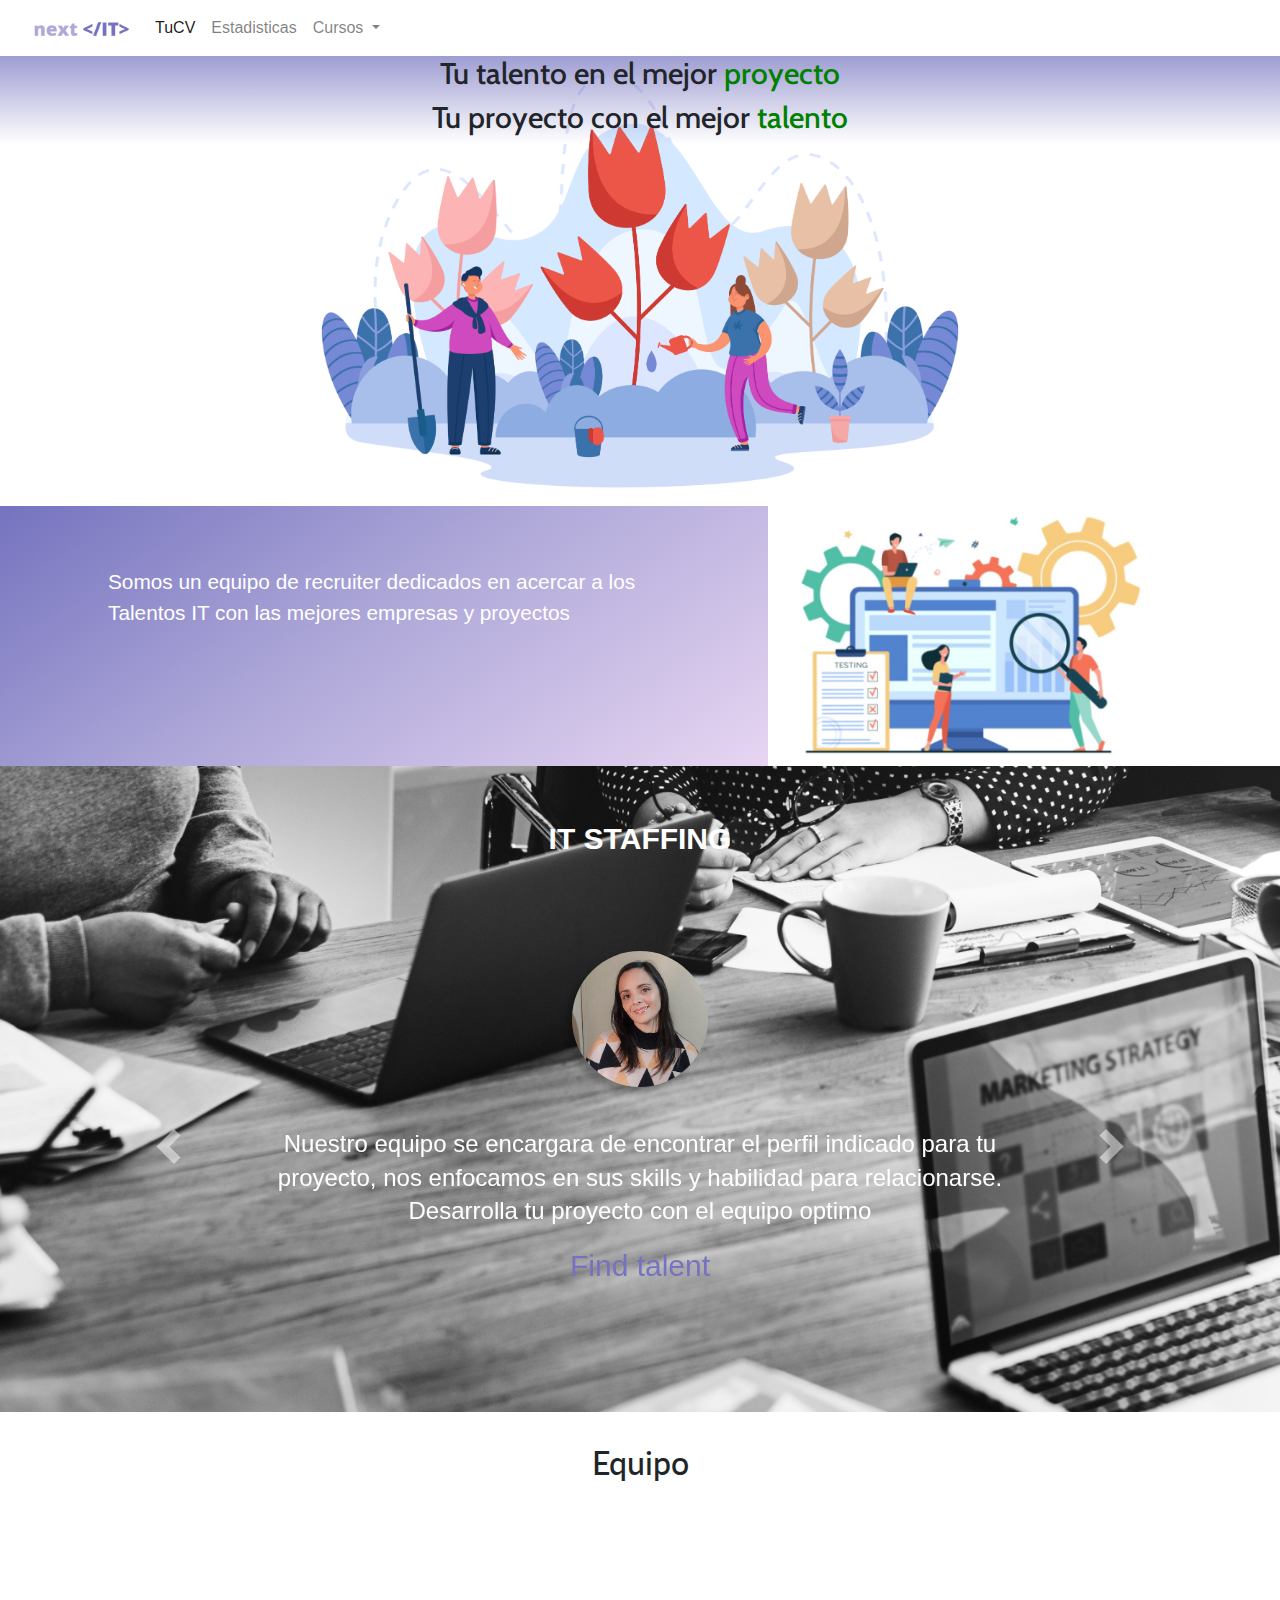
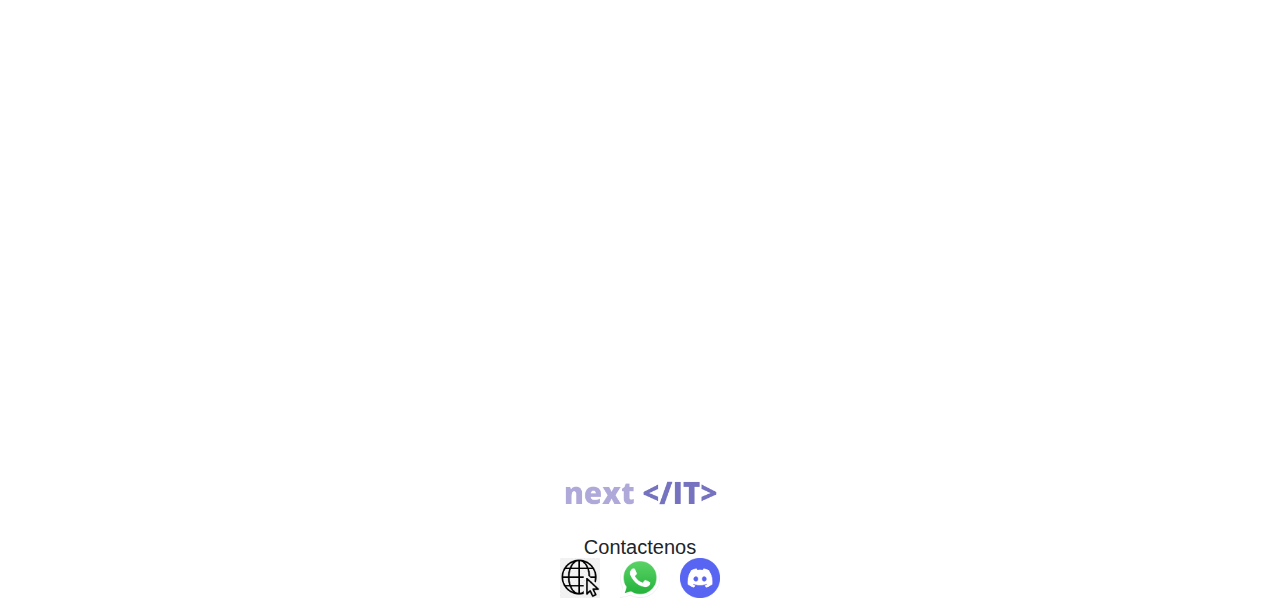
==== commit c3c2298a: "Casi listo" ====
--- a/index.html
+++ b/index.html
@@ -169,12 +169,12 @@
    
   <section class="footer__contacto">
     <div>
-      <h5>Contactenos<h5>
+      <h5>Contactenos</h5>
     </div>  
     <div>
       <a class="animate__animated animate__heartBeat" href=".//Page/contactenos.html"></a>
       <a href="https://api.whatsapp.com/send?phone=5491134408993"></a><!-- whatsapp -->
-      <a href="Anenro#4282"></a>
+      <a href="https://discord.gg/Qc9uwza7"></a>
     </div>
   </section>
 </footer><!-- Fin de pie -->
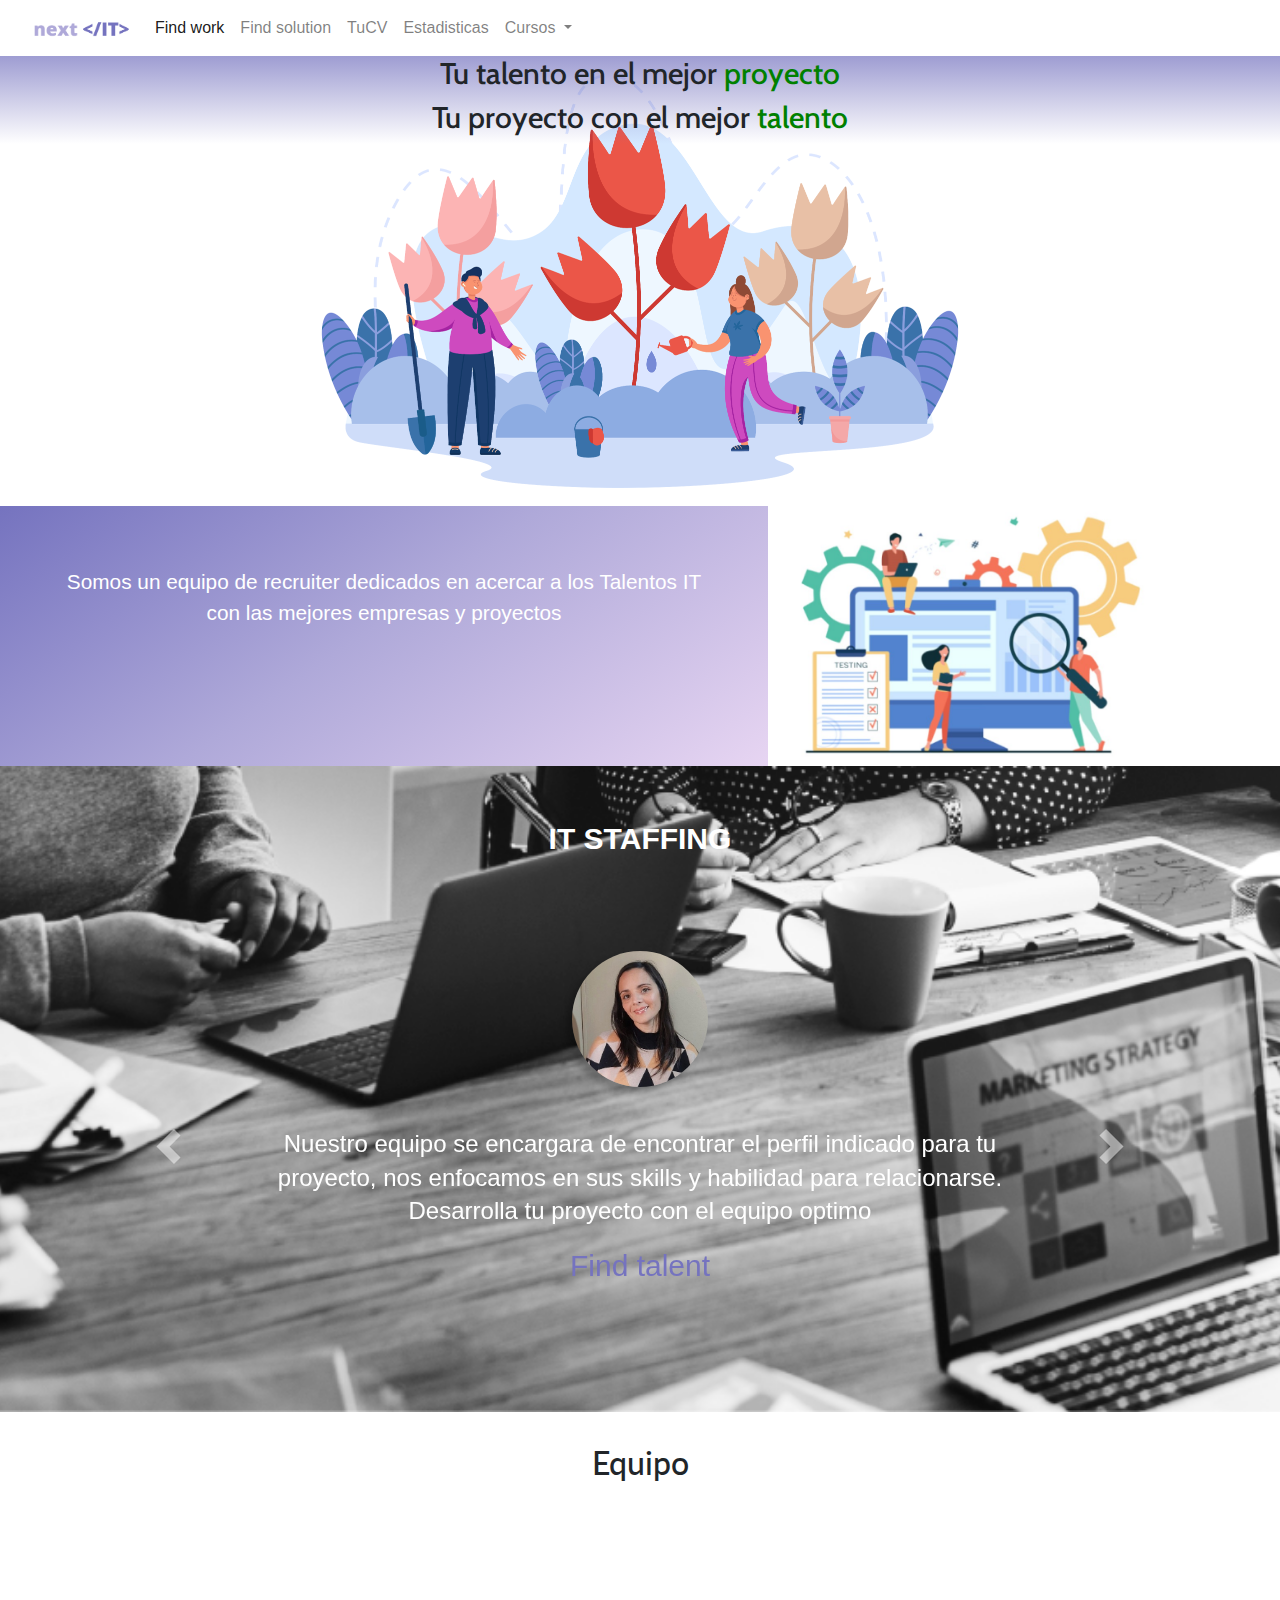
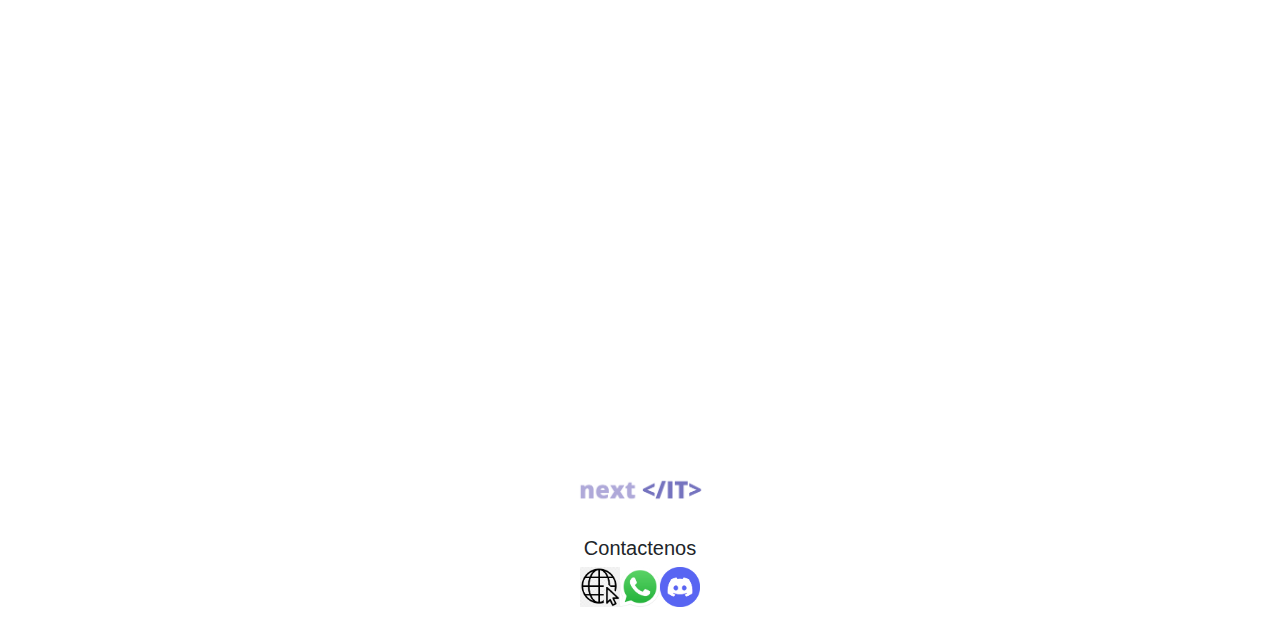
==== commit 136b196f: "Estilos y menu" ====
--- a/index.html
+++ b/index.html
@@ -8,7 +8,7 @@
     <meta name="description" content="Trabajos IT busqueda Recruiting de talentos">
     <meta name="keywords" content="java developer, java jr, jr programacion, programacion sueldo en dolares, trabajo remoto, freelance">
     <title>Home|Next-IT</title>
-    <link rel="shortcut icon" href="./Img/Fav.jpg">
+    <link rel="shortcut icon" href="./Img/iconFav.png">
     <link rel="stylesheet" href="./Css/main.css">
     <!-- Fonts -->
     <link rel="preconnect" href="https://fonts.gstatic.com" crossorigin>
@@ -17,7 +17,6 @@
     <link href="../Css/bootstrap.min.css" rel="stylesheet">
         <!-- Link a Bootstrap -->
     <link href="https://cdn.jsdelivr.net/npm/bootstrap@5.1.3/dist/css/bootstrap.min.css" rel="stylesheet" integrity="sha384-1BmE4kWBq78iYhFldvKuhfTAU6auU8tT94WrHftjDbrCEXSU1oBoqyl2QvZ6jIW3" crossorigin="anonymous">
-    <link rel="preconnect" href="https://fonts.gstatic.com" crossorigin>
     <link rel="stylesheet" href="https://maxcdn.bootstrapcdn.com/bootstrap/4.1.3/css/bootstrap.min.css">
     <!-- Animaciones Footer -->
     <link rel="stylesheet" href="https://cdnjs.cloudflare.com/ajax/libs/animate.css/4.1.1/animate.min.css"/>
@@ -39,7 +38,13 @@
         <div class="collapse navbar-collapse" id="navbarNavDropdown">
           <ul class="navbar-nav">
             <li class="nav-item">
-              <a class="nav-link active" aria-current="page" href="./Page/tucv.html">TuCV</a>
+              <a class="nav-link active" aria-current="page" href="./Page/found.html">Find work</a>
+            </li>
+            <li class="nav-item">
+              <a class="nav-link" href="./Page/solution.html">Find solution</a>
+            </li>
+            <li class="nav-item">
+              <a class="nav-link" href="./Page/tucv.html">TuCV</a>
             </li>
             <li class="nav-item">
               <a class="nav-link" href="./Page/estadisticas.html">Estadisticas</a>
@@ -53,6 +58,7 @@
                 <li><a class="dropdown-item" href="./Page/recomendados.html">Recomendados</a></li>                     
               </ul>
             </li>
+
           </ul>
         </div>
       </div>
@@ -62,7 +68,7 @@
   <!-- comienza el cuerpo de la pag -->
   <main class="deseo">
     <div class="img__entrada">
-      <img src="./Img/tufuturo.jpg" alt="developer">
+      <img src="./Img/tufuturo.png" alt="developer">
       <div class="texto__entrada">
         <h2>Tu talento en el mejor
           <span>proyecto</span>
--- a/Css/main.css
+++ b/Css/main.css
@@ -1,3 +1,4 @@
+@charset "UTF-8";
 @import url("https://fonts.googleapis.com/css?family=Lato");
 * {
   margin: 0;
@@ -10,10 +11,9 @@
   background-size: contain;
   background-repeat: no-repeat;
   padding: 1.25rem;
-  margin: 1rem;
-}
-
-.footer, .footer .footer__contacto, #formulario, #formulario fieldset {
+}
+
+.footer, .footer .footer__contacto {
   display: -webkit-box;
   display: -ms-flexbox;
   display: flex;
@@ -88,8 +88,9 @@
 .centro .nosotros {
   background: linear-gradient(325deg, #e7d5f2 0%, #afa9d9 52%, #7573bf 100%);
   color: #ffff;
-  padding: 3.75rem 6.75rem 5rem;
   font-size: 1.3rem;
+  padding: 1rem;
+  text-align: center;
   max-height: 260px;
 }
 
@@ -117,11 +118,11 @@
 }
 
 .footer .footer__logo img {
-  width: 10rem;
+  width: 8rem;
 }
 
 .footer div h5 {
-  padding: 0.5rem;
+  padding: 1rem;
 }
 
 .footer .footer__contacto a:nth-child(1) {
@@ -200,7 +201,7 @@
 .testimonial {
   min-height: 375px;
   position: relative;
-  background: url(../Img/fondocarrusel.jpg);
+  background: url(../Img/fondocarrusel.png);
   padding-top: 50px;
   padding-bottom: 50px;
   background-position: center;
@@ -435,17 +436,119 @@
   letter-spacing: 1px;
 }
 
-.footer .footer__contacto a:nth-child(1), .footer .footer__contacto a:nth-child(2), .footer .footer__contacto a:nth-child(3) {
-  background-size: contain;
-  background-repeat: no-repeat;
-  padding: 20px;
-  margin: 10px;
-}
-
-.footer, .footer .footer__contacto, #formulario, #formulario fieldset {
+.flex__cv {
+  background: #2f3542;
   display: -webkit-box;
   display: -ms-flexbox;
   display: flex;
+  -webkit-box-orient: horizontal;
+  -webkit-box-direction: normal;
+      -ms-flex-direction: row;
+          flex-direction: row;
+  -ms-flex-wrap: wrap;
+      flex-wrap: wrap;
+  -webkit-box-pack: center;
+      -ms-flex-pack: center;
+          justify-content: center;
+  -webkit-box-align: center;
+      -ms-flex-align: center;
+          align-items: center;
+  overflow: hidden;
+  color: #fff;
+}
+
+.flex__cv img {
+  max-width: 480px;
+  width: 100%;
+}
+
+.form-box {
+  width: 480px;
+  padding: 40px;
+  background: #2F3542;
+  text-align: center;
+}
+
+.form-title {
+  text-transform: uppercase;
+  font-weight: 500;
+}
+
+.form-box input[type="text"], .form-box input[type="password"], .form-box button[type="submit"], .form-box input[type="email"], .form-box input[type="number"], .coment textarea {
+  border: 0;
+  background: none;
+  display: block;
+  margin: 20px auto;
+  text-align: center;
+  border: 2px solid #3742fa;
+  padding: 14px 10px;
+  width: 300px;
+  outline: none;
+  color: white;
+  border-radius: 24px;
+  -webkit-transition: 0.25s;
+  transition: 0.25s;
+}
+
+.coment textarea {
+  width: 360px !important;
+}
+
+.form-box input[type="text"]:focus, .form-box input[type="password"]:focus, .form-box input[type="email"]:focus, .form-box input[type="number"]:focus {
+  width: 350px;
+  border-color: #ffffff;
+}
+
+.form-box button[type="submit"] {
+  border: 0;
+  background: #5352ed;
+  display: block;
+  margin: 20px auto;
+  text-align: center;
+  border: 2px solid #3742fa;
+  padding: 14px 40px;
+  outline: none;
+  border-radius: 24px;
+  -webkit-transition: 0.25s;
+  transition: 0.25s;
+  cursor: pointer;
+}
+
+.form-box button[type="submit"]:hover {
+  background: none;
+}
+
+@media screen and (min-width: 768px) {
+  .flex__cv {
+    -ms-flex-wrap: nowrap;
+        flex-wrap: nowrap;
+    -webkit-box-pack: space-evenly;
+        -ms-flex-pack: space-evenly;
+            justify-content: space-evenly;
+  }
+}
+
+.cabecera__estadistica {
+  background-image: url(../Img/estadistica2.png);
+  color: white;
+  background-position: center;
+  background-repeat: no-repeat;
+  height: 40vh;
+  background-size: cover;
+}
+
+.cabecera__estadistica h1 {
+  padding: 4rem;
+  text-align: center;
+  font-size: 22px;
+}
+
+.display__estadisticas {
+  display: -webkit-box;
+  display: -ms-flexbox;
+  display: flex;
+  -ms-flex-pack: distribute;
+      justify-content: space-around;
   -webkit-box-orient: vertical;
   -webkit-box-direction: normal;
       -ms-flex-direction: column;
@@ -455,33 +558,104 @@
           align-items: center;
 }
 
-/* Seguir Mixin a los botones del formulario */
-#formulario {
-  max-width: 100%;
-}
-
-#formulario fieldset {
-  -ms-flex-wrap: wrap;
-      flex-wrap: wrap;
-  -ms-flex-line-pack: center;
-      align-content: center;
-  height: 50vh;
-}
-
-#formulario .contenedor__boton .boton {
-  width: 200px;
-  height: 40px;
-  background-color: #7573BF;
-  border: 1px solid #7573BF;
-  border-radius: 0.25rem;
-  text-align: center;
-  color: #ffff;
+.tabla__programación {
+  background-color: #E7D5F2;
+  width: 360px;
   margin: 5px;
-  font-family: "Cabin", sans-serif;
-  font-size: 1.25rem;
-  text-decoration: none;
-  vertical-align: middle;
-  padding: 0.375rem 0.75rem;
+}
+
+.tabla__programación .table__ancho {
+  width: 98%;
+}
+
+.titulos__barras {
+  width: 30%;
+  -webkit-box-align: left;
+      -ms-flex-align: left;
+          align-items: left;
+}
+
+.barras {
+  background-color: #c33;
+  color: white;
+  width: 100%;
+  -webkit-box-align: left;
+      -ms-flex-align: left;
+          align-items: left;
+}
+
+.barras2 {
+  background-color: #fdcf26;
+  color: white;
+  width: 86.95%;
+  -webkit-box-align: left;
+      -ms-flex-align: left;
+          align-items: left;
+}
+
+.barras3 {
+  background-color: #5c2d91;
+  color: white;
+  width: 63.33%;
+  -webkit-box-align: left;
+      -ms-flex-align: left;
+          align-items: left;
+}
+
+.barras4 {
+  background-color: #ccc;
+  color: white;
+  width: 36.66%;
+  -webkit-box-align: left;
+      -ms-flex-align: left;
+          align-items: left;
+}
+
+.barras5 {
+  background-color: #280068;
+  color: white;
+  width: 33.33%;
+  -webkit-box-align: left;
+      -ms-flex-align: left;
+          align-items: left;
+}
+
+.barras6 {
+  background-color: #FFD43B;
+  color: white;
+  width: 30%;
+  -webkit-box-align: left;
+      -ms-flex-align: left;
+          align-items: left;
+}
+
+.barras7 {
+  background-color: #68A063;
+  color: white;
+  width: 26.66%;
+  -webkit-box-align: left;
+      -ms-flex-align: left;
+          align-items: left;
+}
+
+.tabla__programación :nth-child(2) {
+  padding: 2px;
+}
+
+@media screen and (min-width: 768px) {
+  .display__estadisticas {
+    -webkit-box-orient: horizontal;
+    -webkit-box-direction: normal;
+        -ms-flex-direction: row;
+            flex-direction: row;
+    -webkit-box-pack: space-evenly;
+        -ms-flex-pack: space-evenly;
+            justify-content: space-evenly;
+  }
+  .cabecera__estadistica h1 {
+    padding: 5rem;
+    font-size: 30px;
+  }
 }
 
 @media screen and (min-width: 768px) {
@@ -516,7 +690,7 @@
     max-width: 30%;
   }
   .nosotros {
-    padding: 3.75rem 3.75rem 7rem;
+    padding: 3.75rem 3.75rem 7rem !important;
     max-width: 60%;
   }
   .img__style {
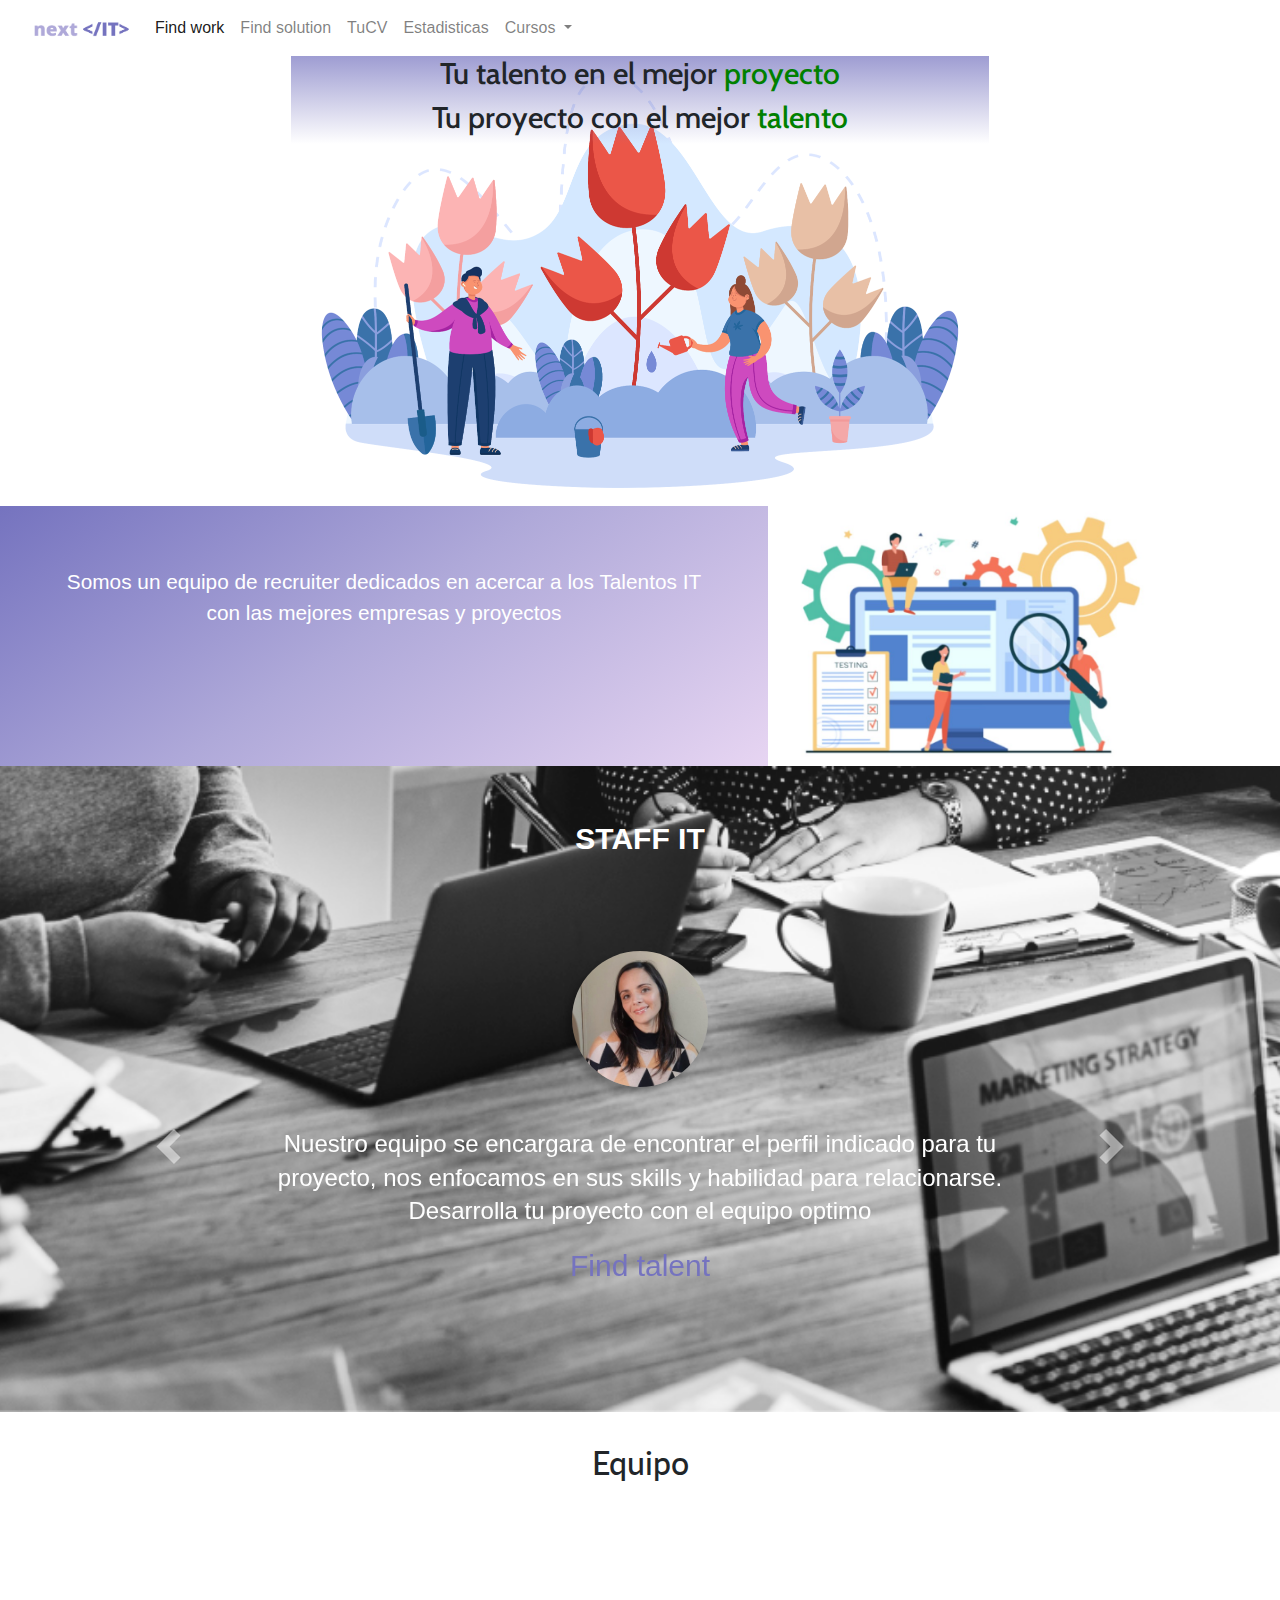
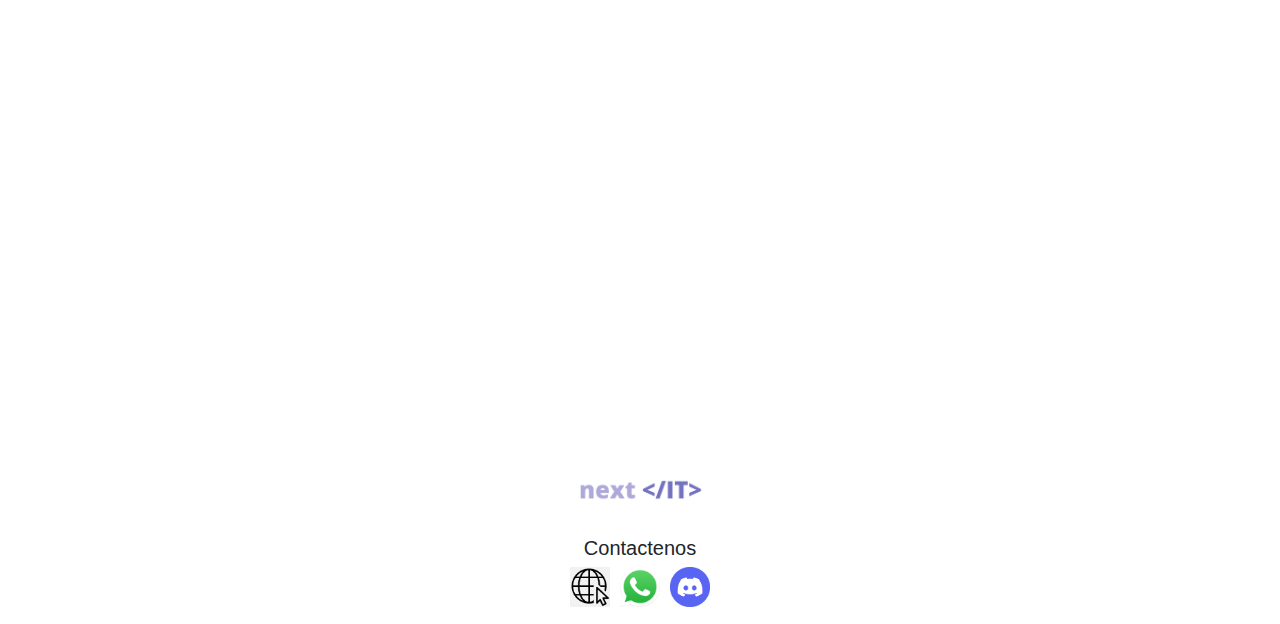
==== commit 21136c51: "Commit final desarrollo web" ====
--- a/index.html
+++ b/index.html
@@ -18,7 +18,7 @@
         <!-- Link a Bootstrap -->
     <link href="https://cdn.jsdelivr.net/npm/bootstrap@5.1.3/dist/css/bootstrap.min.css" rel="stylesheet" integrity="sha384-1BmE4kWBq78iYhFldvKuhfTAU6auU8tT94WrHftjDbrCEXSU1oBoqyl2QvZ6jIW3" crossorigin="anonymous">
     <link rel="stylesheet" href="https://maxcdn.bootstrapcdn.com/bootstrap/4.1.3/css/bootstrap.min.css">
-    <!-- Animaciones Footer -->
+    <!-- Animaciones -->
     <link rel="stylesheet" href="https://cdnjs.cloudflare.com/ajax/libs/animate.css/4.1.1/animate.min.css"/>
     <link href="https://unpkg.com/aos@2.3.1/dist/aos.css" rel="stylesheet">
 </head>
@@ -54,8 +54,8 @@
                 Cursos
               </a>
               <ul class="dropdown-menu" aria-labelledby="navbarDropdownMenuLink">
+                <li><a class="dropdown-item" href="./Page/recomendados.html">Recomendados</a></li>                     
                 <li><a class="dropdown-item" href="./Page/gratis.html">Gratis</a></li>
-                <li><a class="dropdown-item" href="./Page/recomendados.html">Recomendados</a></li>                     
               </ul>
             </li>
 
@@ -67,15 +67,17 @@
   
   <!-- comienza el cuerpo de la pag -->
   <main class="deseo">
-    <div class="img__entrada">
-      <img src="./Img/tufuturo.png" alt="developer">
-      <div class="texto__entrada">
-        <h2>Tu talento en el mejor
-          <span>proyecto</span>
-        </h2>
-        <h2>Tu proyecto con el mejor
-          <span>talento</span>
-        </h2>      
+    <div>
+      <div class="img__entrada">
+        <img src="./Img/tufuturo.png" alt="developer">
+        <div class="texto__entrada">
+          <h2>Tu talento en el mejor
+            <span>proyecto</span>
+          </h2>
+          <h2>Tu proyecto con el mejor
+            <span>talento</span>
+          </h2>      
+        </div>
       </div>
     </div>
   </main>
@@ -96,7 +98,7 @@
       <div class="container">
 
           <div class="heading white-heading">
-              it staffing
+              staff it
           </div>
           <div id="testimonial4" class="carousel slide testimonial4_indicators testimonial4_control_button thumb_scroll_x swipe_x" data-ride="carousel" data-pause="hover" data-interval="5000" data-duration="2000">
             
@@ -136,7 +138,7 @@
     <div data-aos="flip-left">
       <div class="sobre__mi">
         <div class="sobre__mi__body">
-          <p>I am a Recruiting & Talent Acquisition Professional, passionate about working with people, contributing to their development and helping companies find the best talent</p>
+          <p>Soy una Profesional de Reclutamiento y Adquisición de Talento, apasionada por trabajar con personas, contribuir a su desarrollo y ayudar a las empresas a encontrar el mejor talento</p>
           <i class="fas fa-quote-right"></i>
         </div>
         <div class="recruiter">
@@ -151,7 +153,7 @@
     <div data-aos="flip-right">
       <div class="sobre__mi">
         <div class="sobre__mi__body">
-          <p>I am a counselor, passionate about enhancing people's skills, contributing to their development and helping them find their dream job</p>
+          <p>Soy consultora psicologica, apasionada por potenciar las habilidades de las personas, contribuir a su desarrollo y ayudarlas a encontrar el trabajo de sus sueños</p>
           <i class="fas fa__quote__right"></i>
         </div>
         <div class="recruiter">
@@ -178,9 +180,9 @@
       <h5>Contactenos</h5>
     </div>  
     <div>
-      <a class="animate__animated animate__heartBeat" href=".//Page/contactenos.html"></a>
+      <a href="./Page/contactenos.html"></a><!-- web contact -->
       <a href="https://api.whatsapp.com/send?phone=5491134408993"></a><!-- whatsapp -->
-      <a href="https://discord.gg/Qc9uwza7"></a>
+      <a href="https://discord.gg/Qc9uwza7"></a><!-- Discord -->
     </div>
   </section>
 </footer><!-- Fin de pie -->
--- a/Css/main.css
+++ b/Css/main.css
@@ -11,9 +11,10 @@
   background-size: contain;
   background-repeat: no-repeat;
   padding: 1.25rem;
-}
-
-.footer, .footer .footer__contacto {
+  margin: 5px;
+}
+
+.footer, .footer .footer__contacto, .pag__internas, .youtube {
   display: -webkit-box;
   display: -ms-flexbox;
   display: flex;
@@ -113,6 +114,10 @@
           flex-direction: column;
 }
 
+.footer {
+  margin-bottom: 0;
+}
+
 .footer .footer__logo {
   padding: 1rem;
 }
@@ -135,6 +140,83 @@
 
 .footer .footer__contacto a:nth-child(3) {
   background-image: url(../Img/Discord.png);
+}
+
+/* cards found */
+.col .card .card-img-top {
+  max-height: 183px;
+  max-width: 179px;
+}
+
+.card {
+  -webkit-box-align: center;
+      -ms-flex-align: center;
+          align-items: center;
+}
+
+.card-text.p1 {
+  margin-bottom: 14px;
+  margin-top: 75px;
+}
+
+.col .card .imgX2 {
+  display: -webkit-box;
+  display: -ms-flexbox;
+  display: flex;
+  -webkit-box-orient: horizontal;
+  -webkit-box-direction: normal;
+      -ms-flex-direction: row;
+          flex-direction: row;
+  -ms-flex-pack: distribute;
+      justify-content: space-around;
+  -webkit-box-align: end;
+      -ms-flex-align: end;
+          align-items: flex-end;
+}
+
+/* solution extras */
+.gradiente {
+  background: -webkit-gradient(linear, left top, left bottom, from(rgba(117, 115, 191, 0.7)), to(rgba(0, 0, 0, 0)));
+  background: linear-gradient(180deg, rgba(117, 115, 191, 0.7) 0%, rgba(0, 0, 0, 0) 100%);
+}
+
+.process .img__solution0 {
+  text-align: center;
+}
+
+.process .img__solution1 img {
+  display: none;
+  width: 80%;
+}
+
+/* gratis.html */
+.pag__internas .contenedor__boton {
+  width: 250px;
+  height: 50px;
+  background-color: #7573BF;
+  border: 1px solid #7573BF;
+  border-radius: 1.25rem;
+  text-align: center;
+  color: #ffff;
+  margin: 5px;
+  font-family: "Cabin", sans-serif;
+  font-size: 1.3rem;
+  text-decoration: none;
+  vertical-align: middle;
+  padding: 0.375rem 0.75rem;
+  -webkit-box-align: center;
+      -ms-flex-align: center;
+          align-items: center;
+}
+
+.pag__internas .contenedor__boton a {
+  text-decoration: none;
+  color: #000000;
+}
+
+/* Recomendados */
+.gradiente .img__promo img {
+  height: 20vh;
 }
 
 /* comienzo de carousel */
@@ -543,6 +625,10 @@
   font-size: 22px;
 }
 
+.cabecera__estadistica h2 {
+  text-align: center;
+}
+
 .display__estadisticas {
   display: -webkit-box;
   display: -ms-flexbox;
@@ -638,7 +724,205 @@
           align-items: left;
 }
 
+/* tabla 2 */
+.tabla__diseño {
+  background-color: #E7D5F2;
+  width: 360px;
+  margin: 5px;
+}
+
+.tabla__diseño .table__ancho {
+  width: 98%;
+}
+
+.tabla__diseño .barras {
+  background-color: #c33;
+  color: white;
+  width: 100%;
+  -webkit-box-align: left;
+      -ms-flex-align: left;
+          align-items: left;
+}
+
+.tabla__diseño .barras2 {
+  background-color: #fdcf26;
+  color: white;
+  width: 81.08%;
+  -webkit-box-align: left;
+      -ms-flex-align: left;
+          align-items: left;
+}
+
+.tabla__diseño .barras3 {
+  background-color: #5c2d91;
+  color: white;
+  width: 27.02%;
+  -webkit-box-align: left;
+      -ms-flex-align: left;
+          align-items: left;
+}
+
+.tabla__diseño .barras4 {
+  background-color: #ccc;
+  color: white;
+  width: 24.32%;
+  -webkit-box-align: left;
+      -ms-flex-align: left;
+          align-items: left;
+}
+
+.tabla__diseño .barras5 {
+  background-color: #280068;
+  color: white;
+  width: 13.5%;
+  -webkit-box-align: left;
+      -ms-flex-align: left;
+          align-items: left;
+}
+
+.tabla__diseño .barras6 {
+  background-color: #FFD43B;
+  color: white;
+  width: 10.8%;
+  -webkit-box-align: left;
+      -ms-flex-align: left;
+          align-items: left;
+}
+
+.tabla__diseño .barras7 {
+  background-color: #68A063;
+  color: white;
+  width: 10.8%;
+  -webkit-box-align: left;
+      -ms-flex-align: left;
+          align-items: left;
+}
+
+/* tabla 3 */
+.tabla__bdt {
+  background-color: #E7D5F2;
+  width: 360px;
+  margin: 5px;
+}
+
+.tabla__bdt .table__ancho {
+  width: 98%;
+}
+
+.tabla__bdt .barras {
+  background-color: #c33;
+  color: white;
+  width: 100%;
+  -webkit-box-align: left;
+      -ms-flex-align: left;
+          align-items: left;
+}
+
+.tabla__bdt .barras2 {
+  background-color: #fdcf26;
+  color: white;
+  width: 42.3%;
+  -webkit-box-align: left;
+      -ms-flex-align: left;
+          align-items: left;
+}
+
+.tabla__bdt .barras3 {
+  background-color: #5c2d91;
+  color: white;
+  width: 36.53%;
+  -webkit-box-align: left;
+      -ms-flex-align: left;
+          align-items: left;
+}
+
+.tabla__bdt .barras4 {
+  background-color: #ccc;
+  color: white;
+  width: 7.69%;
+  -webkit-box-align: left;
+      -ms-flex-align: left;
+          align-items: left;
+}
+
+.tabla__bdt .barras5 {
+  background-color: #280068;
+  color: white;
+  width: 7.69%;
+  -webkit-box-align: left;
+      -ms-flex-align: left;
+          align-items: left;
+}
+
+/* tabla 4 */
+.tabla__so {
+  background-color: #E7D5F2;
+  width: 360px;
+  margin: 5px;
+}
+
+.tabla__so .table__ancho {
+  width: 98%;
+}
+
+.tabla__so .barras {
+  background-color: #c33;
+  color: white;
+  width: 100%;
+  -webkit-box-align: left;
+      -ms-flex-align: left;
+          align-items: left;
+}
+
+.tabla__so .barras2 {
+  background-color: #fdcf26;
+  color: white;
+  width: 69.04%;
+  -webkit-box-align: left;
+      -ms-flex-align: left;
+          align-items: left;
+}
+
+.tabla__so .barras3 {
+  background-color: #5c2d91;
+  color: white;
+  width: 26.19%;
+  -webkit-box-align: left;
+      -ms-flex-align: left;
+          align-items: left;
+}
+
+.tabla__so .barras4 {
+  background-color: #ccc;
+  color: white;
+  width: 21.42%;
+  -webkit-box-align: left;
+      -ms-flex-align: left;
+          align-items: left;
+}
+
+.tabla__so .barras5 {
+  background-color: #280068;
+  color: white;
+  width: 21.42%;
+  -webkit-box-align: left;
+      -ms-flex-align: left;
+          align-items: left;
+}
+
 .tabla__programación :nth-child(2) {
+  padding: 2px;
+}
+
+.tabla__diseño :nth-child(2) {
+  padding: 2px;
+}
+
+.tabla__bdt :nth-child(2) {
+  padding: 2px;
+}
+
+.tabla__so :nth-child(2) {
   padding: 2px;
 }
 
@@ -726,5 +1010,54 @@
       height: 100%;
     }
   }
+  .process .img__solution1 img {
+    display: -webkit-box;
+    display: -ms-flexbox;
+    display: flex;
+  }
+  .process .img__solution0 {
+    display: none;
+  }
+}
+
+@media screen and (min-width: 600px) {
+  .process .img__solution1 {
+    display: -webkit-box;
+    display: -ms-flexbox;
+    display: flex;
+    -webkit-box-pack: center;
+        -ms-flex-pack: center;
+            justify-content: center;
+  }
+  .process .img__solution0 {
+    display: none;
+  }
+  .contenedor {
+    display: -webkit-box;
+    display: -ms-flexbox;
+    display: flex;
+    -webkit-box-orient: horizontal;
+    -webkit-box-direction: normal;
+        -ms-flex-direction: row;
+            flex-direction: row;
+    -webkit-box-pack: space-evenly;
+        -ms-flex-pack: space-evenly;
+            justify-content: space-evenly;
+  }
+}
+
+@media screen and (min-width: 900px) {
+  .contenedor {
+    display: -webkit-box;
+    display: -ms-flexbox;
+    display: flex;
+    -webkit-box-orient: horizontal;
+    -webkit-box-direction: normal;
+        -ms-flex-direction: row;
+            flex-direction: row;
+    -webkit-box-pack: space-evenly;
+        -ms-flex-pack: space-evenly;
+            justify-content: space-evenly;
+  }
 }
 /*# sourceMappingURL=main.css.map */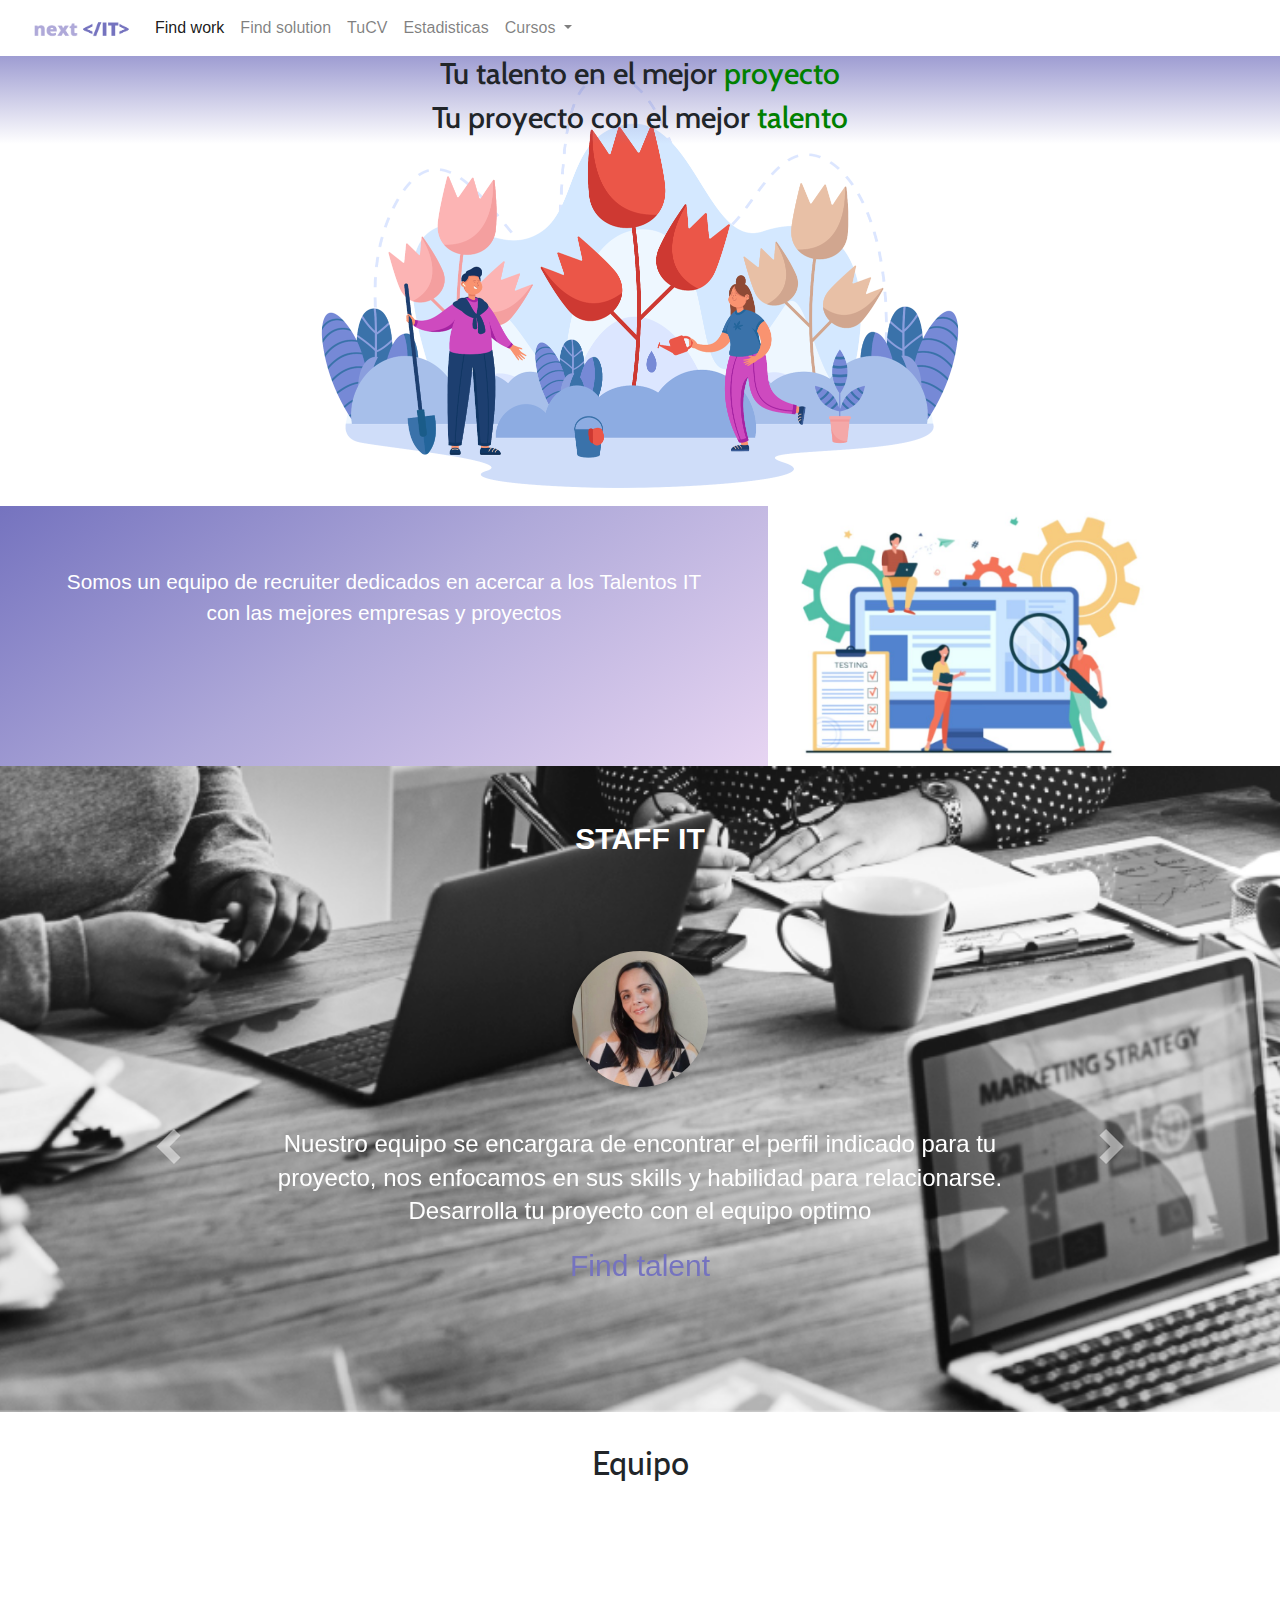
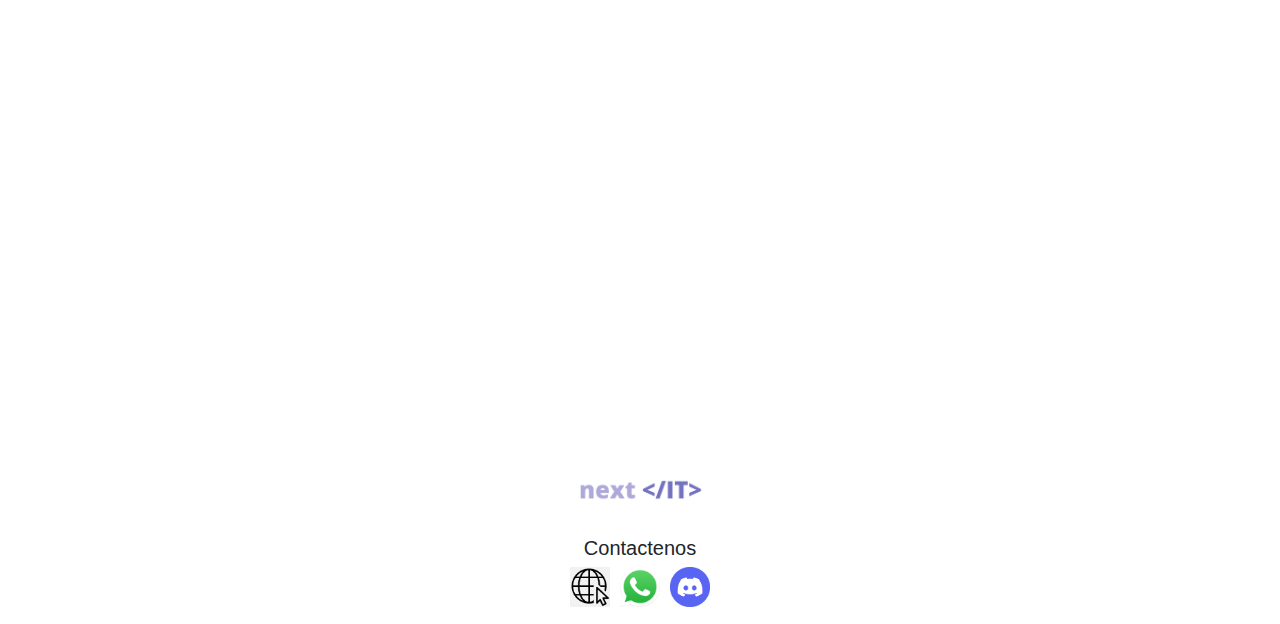
==== commit ce02fc7f: "Entrega__final" ====
--- a/index.html
+++ b/index.html
@@ -67,7 +67,7 @@
   
   <!-- comienza el cuerpo de la pag -->
   <main class="deseo">
-    <div>
+    <div class="vista">
       <div class="img__entrada">
         <img src="./Img/tufuturo.png" alt="developer">
         <div class="texto__entrada">
--- a/Css/main.css
+++ b/Css/main.css
@@ -28,16 +28,8 @@
 }
 
 /* Seguir Mixin a los botones del formulario */
-.deseo {
-  -webkit-box-align: center;
-      -ms-flex-align: center;
-          align-items: center;
-  position: relative;
-  display: -webkit-box;
-  display: -ms-flexbox;
-  display: flex;
-  -ms-flex-pack: distribute;
-      justify-content: space-around;
+.deseo .vista {
+  width: 100%;
 }
 
 .deseo img {
